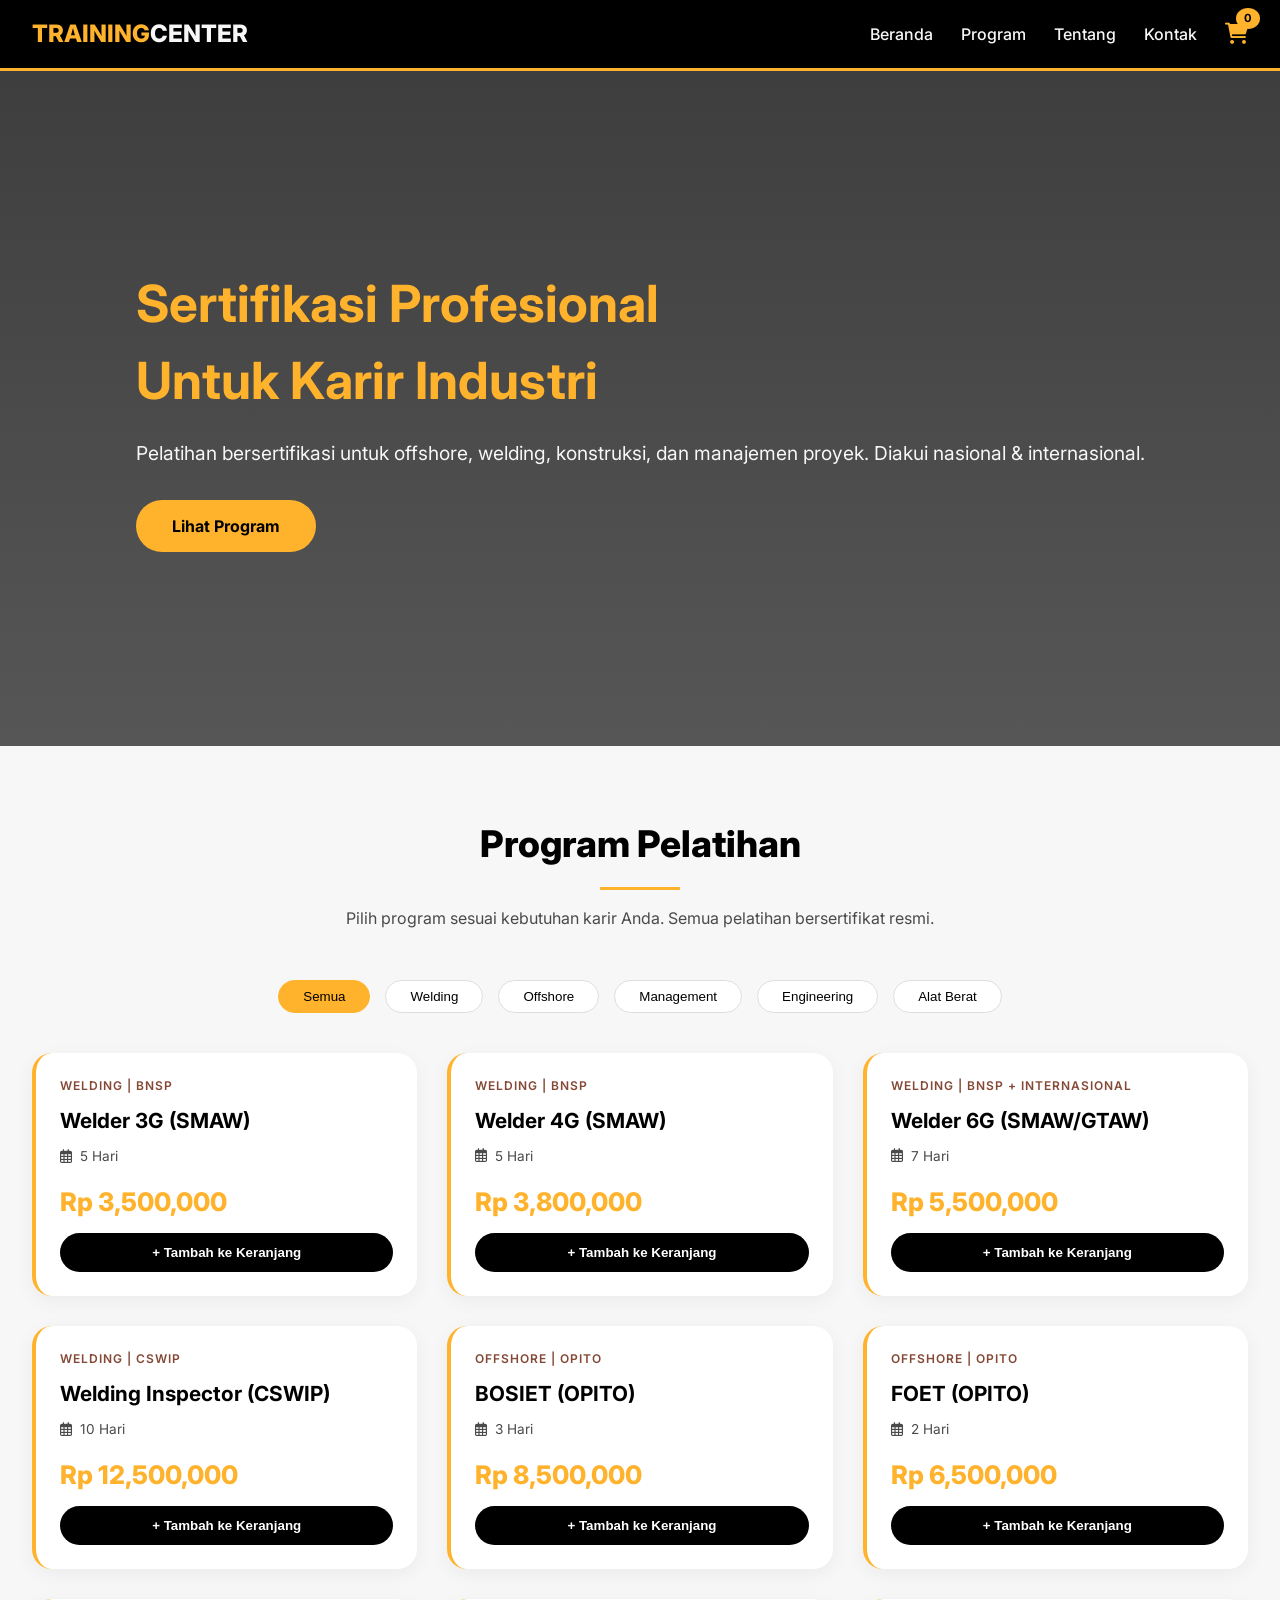
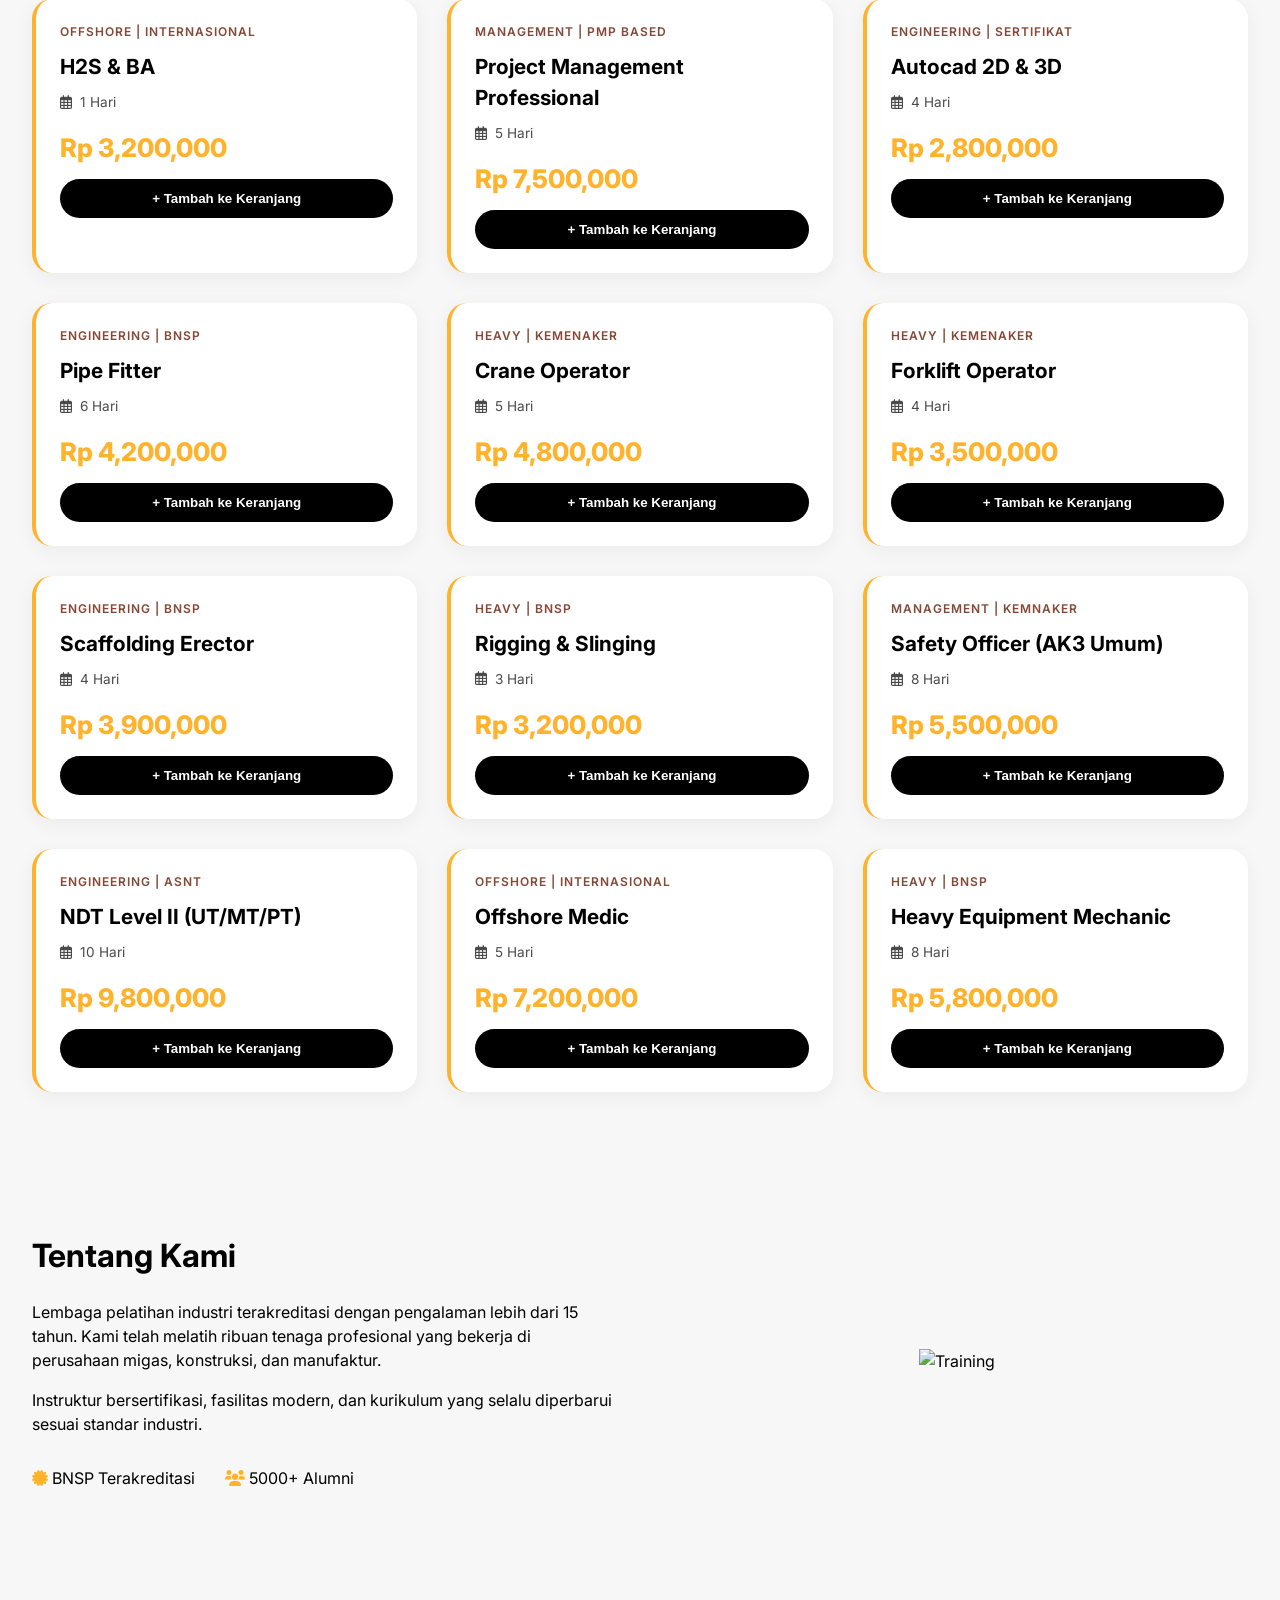
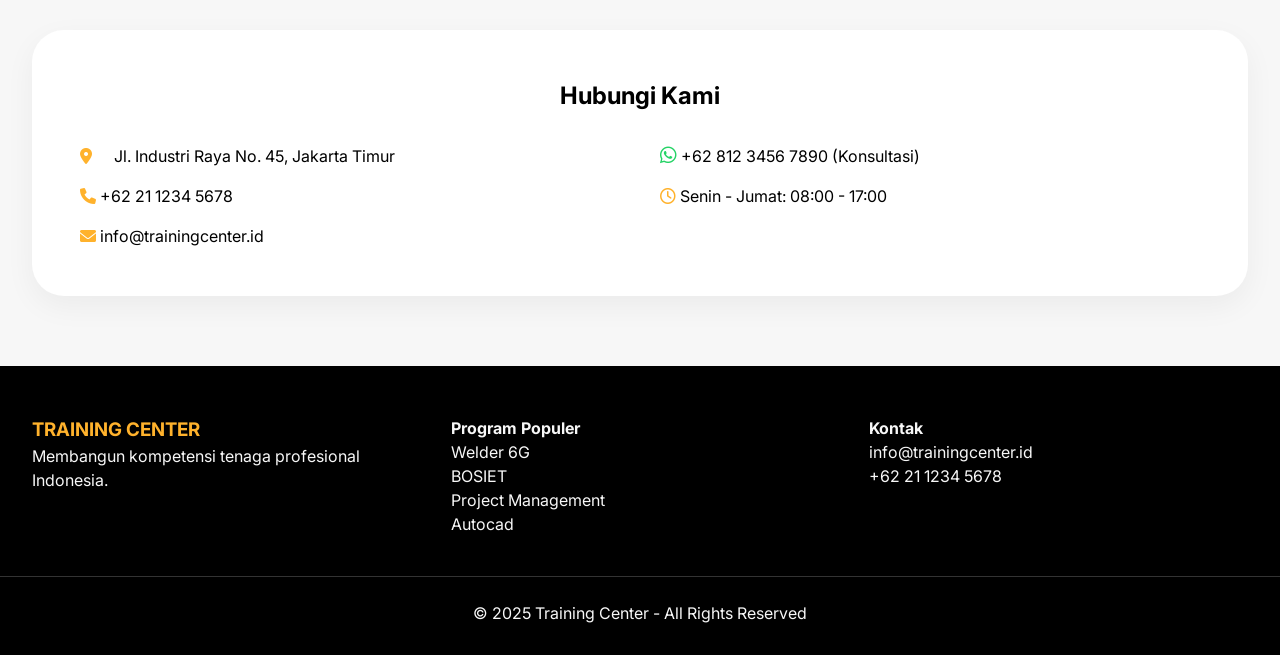
==== index.html @ 7721d64f "Rename deepseek_html_20260328_e31e59.html to index.html" ====
<!DOCTYPE html>
<html lang="id">
<head>
  <meta charset="UTF-8">
  <meta name="viewport" content="width=device-width, initial-scale=1.0, user-scalable=yes">
  <title>Offshore & Industrial Training Center | Sertifikasi Profesional</title>
  <!-- Google Fonts -->
  <link href="https://fonts.googleapis.com/css2?family=Inter:opsz,wght@14..32,300;14..32,400;14..32,500;14..32,600;14..32,700;14..32,800&family=Poppins:wght@400;500;600;700;800&display=swap" rel="stylesheet">
  <link rel="stylesheet" href="https://cdnjs.cloudflare.com/ajax/libs/font-awesome/6.0.0-beta3/css/all.min.css">
  <!-- AOS Animation -->
  <link href="https://unpkg.com/aos@2.3.1/dist/aos.css" rel="stylesheet">
  <style>
    * {
      margin: 0;
      padding: 0;
      box-sizing: border-box;
    }

    body {
      font-family: 'Inter', sans-serif;
      background: #F7F7F7;
      color: #000000;
      line-height: 1.5;
      scroll-behavior: smooth;
    }

    /* Color Palette */
    :root {
      --bg-light: #F7F7F7;
      --yellow: #FFB22C;
      --brown: #854836;
      --black: #000000;
      --gray: #4a4a4a;
      --white: #FFFFFF;
    }

    .container {
      max-width: 1280px;
      margin: 0 auto;
      padding: 0 32px;
    }

    /* Navbar */
    .navbar {
      background: var(--black);
      position: sticky;
      top: 0;
      z-index: 1000;
      padding: 16px 0;
      border-bottom: 3px solid var(--yellow);
    }
    .nav-container {
      display: flex;
      justify-content: space-between;
      align-items: center;
      flex-wrap: wrap;
      gap: 20px;
    }
    .logo {
      font-size: 1.5rem;
      font-weight: 800;
      color: var(--yellow);
    }
    .logo span {
      color: var(--bg-light);
    }
    .nav-links {
      display: flex;
      gap: 28px;
      align-items: center;
      flex-wrap: wrap;
    }
    .nav-links a {
      text-decoration: none;
      color: var(--bg-light);
      font-weight: 500;
      transition: 0.3s;
    }
    .nav-links a:hover {
      color: var(--yellow);
    }
    .cart-icon {
      position: relative;
      cursor: pointer;
      font-size: 1.3rem;
      color: var(--yellow);
    }
    .cart-count {
      position: absolute;
      top: -10px;
      right: -12px;
      background: var(--yellow);
      color: var(--black);
      border-radius: 50%;
      padding: 2px 8px;
      font-size: 0.7rem;
      font-weight: bold;
    }

    /* Hero */
    .hero {
      min-height: 75vh;
      background: linear-gradient(rgba(0,0,0,0.75), rgba(0,0,0,0.65)), url('https://images.unsplash.com/photo-1581091226033-d5c48150dbaa?ixlib=rb-4.0.3&auto=format&fit=crop&w=2070&q=80');
      background-size: cover;
      background-position: center;
      display: flex;
      align-items: center;
    }
    .hero-content h1 {
      font-size: 3.2rem;
      color: var(--yellow);
      margin-bottom: 20px;
    }
    .hero-content p {
      font-size: 1.2rem;
      color: var(--bg-light);
      margin-bottom: 32px;
    }
    .btn-primary {
      background: var(--yellow);
      color: var(--black);
      padding: 14px 36px;
      border-radius: 40px;
      text-decoration: none;
      font-weight: 700;
      display: inline-block;
      transition: 0.3s;
    }
    .btn-primary:hover {
      background: var(--brown);
      color: white;
      transform: translateY(-2px);
    }

    /* Section */
    .section {
      padding: 70px 0;
    }
    .section-title {
      text-align: center;
      font-size: 2.3rem;
      font-weight: 800;
      margin-bottom: 16px;
      color: var(--black);
    }
    .section-title::after {
      content: '';
      display: block;
      width: 80px;
      height: 3px;
      background: var(--yellow);
      margin: 16px auto 0;
    }
    .section-sub {
      text-align: center;
      color: var(--gray);
      max-width: 700px;
      margin: 0 auto 50px;
    }

    /* Filter & Search */
    .filter-bar {
      display: flex;
      flex-wrap: wrap;
      justify-content: center;
      gap: 15px;
      margin-bottom: 40px;
    }
    .filter-btn {
      background: var(--white);
      border: 1px solid #ddd;
      padding: 8px 24px;
      border-radius: 40px;
      cursor: pointer;
      font-weight: 500;
      transition: 0.3s;
    }
    .filter-btn.active, .filter-btn:hover {
      background: var(--yellow);
      border-color: var(--yellow);
      color: var(--black);
    }
    .search-box {
      padding: 10px 20px;
      border-radius: 40px;
      border: 1px solid #ddd;
      width: 250px;
      font-family: 'Inter', sans-serif;
    }

    /* Training Cards Grid */
    .training-grid {
      display: grid;
      grid-template-columns: repeat(auto-fill, minmax(320px, 1fr));
      gap: 30px;
    }
    .training-card {
      background: var(--white);
      border-radius: 20px;
      overflow: hidden;
      box-shadow: 0 5px 20px rgba(0,0,0,0.05);
      transition: 0.3s;
      border-left: 4px solid var(--yellow);
    }
    .training-card:hover {
      transform: translateY(-5px);
      box-shadow: 0 15px 35px rgba(0,0,0,0.1);
    }
    .card-body {
      padding: 24px;
    }
    .card-category {
      font-size: 0.75rem;
      color: var(--brown);
      font-weight: 600;
      text-transform: uppercase;
      letter-spacing: 1px;
    }
    .card-body h3 {
      font-size: 1.3rem;
      margin: 10px 0;
      color: var(--black);
    }
    .card-price {
      font-size: 1.6rem;
      font-weight: 800;
      color: var(--yellow);
      margin: 12px 0;
    }
    .card-duration {
      display: flex;
      align-items: center;
      gap: 8px;
      color: var(--gray);
      font-size: 0.85rem;
      margin-bottom: 16px;
    }
    .add-to-cart {
      background: var(--black);
      color: white;
      border: none;
      padding: 12px 20px;
      border-radius: 40px;
      font-weight: 600;
      cursor: pointer;
      width: 100%;
      transition: 0.3s;
    }
    .add-to-cart:hover {
      background: var(--yellow);
      color: var(--black);
    }

    /* Cart Modal */
    .cart-modal {
      display: none;
      position: fixed;
      top: 0;
      left: 0;
      width: 100%;
      height: 100%;
      background: rgba(0,0,0,0.7);
      z-index: 2000;
      justify-content: center;
      align-items: center;
    }
    .cart-content {
      background: var(--white);
      width: 90%;
      max-width: 550px;
      border-radius: 24px;
      padding: 30px;
      max-height: 80vh;
      overflow-y: auto;
    }
    .cart-item {
      display: flex;
      justify-content: space-between;
      align-items: center;
      padding: 12px 0;
      border-bottom: 1px solid #eee;
    }
    .cart-total {
      font-size: 1.3rem;
      font-weight: bold;
      margin: 20px 0;
      text-align: right;
    }
    .checkout-wa {
      background: #25D366;
      color: #075E54;
      width: 100%;
      padding: 14px;
      border: none;
      border-radius: 40px;
      font-weight: bold;
      font-size: 1rem;
      cursor: pointer;
    }

    /* Footer */
    footer {
      background: var(--black);
      color: var(--bg-light);
      padding: 50px 0 30px;
    }
    .footer-grid {
      display: grid;
      grid-template-columns: repeat(auto-fit, minmax(250px, 1fr));
      gap: 40px;
    }

    @media (max-width: 768px) {
      .hero-content h1 { font-size: 2rem; }
      .section-title { font-size: 1.8rem; }
      .container { padding: 0 20px; }
    }
  </style>
</head>
<body>

<nav class="navbar">
  <div class="container nav-container">
    <div class="logo">TRAINING<span>CENTER</span></div>
    <div class="nav-links">
      <a href="#home">Beranda</a>
      <a href="#training">Program</a>
      <a href="#about">Tentang</a>
      <a href="#contact">Kontak</a>
      <div class="cart-icon" id="cartIcon">
        <i class="fas fa-shopping-cart"></i>
        <span class="cart-count" id="cartCount">0</span>
      </div>
    </div>
  </div>
</nav>

<!-- Hero -->
<section class="hero" id="home">
  <div class="container hero-content">
    <h1 data-aos="fade-up">Sertifikasi Profesional<br>Untuk Karir Industri</h1>
    <p data-aos="fade-up" data-aos-delay="200">Pelatihan bersertifikasi untuk offshore, welding, konstruksi, dan manajemen proyek. Diakui nasional & internasional.</p>
    <a href="#training" class="btn-primary" data-aos="fade-up" data-aos-delay="400">Lihat Program</a>
  </div>
</section>

<!-- Training Section with Filter & Cart -->
<section class="section" id="training">
  <div class="container">
    <h2 class="section-title" data-aos="fade-up">Program Pelatihan</h2>
    <p class="section-sub" data-aos="fade-up">Pilih program sesuai kebutuhan karir Anda. Semua pelatihan bersertifikat resmi.</p>
    
    <div class="filter-bar" data-aos="fade-up">
      <button class="filter-btn active" data-filter="all">Semua</button>
      <button class="filter-btn" data-filter="welding">Welding</button>
      <button class="filter-btn" data-filter="offshore">Offshore</button>
      <button class="filter-btn" data-filter="management">Management</button>
      <button class="filter-btn" data-filter="engineering">Engineering</button>
      <button class="filter-btn" data-filter="heavy">Alat Berat</button>
    </div>
    
    <div class="training-grid" id="trainingGrid"></div>
  </div>
</section>

<!-- About -->
<section class="section" id="about">
  <div class="container">
    <div style="display: flex; flex-wrap: wrap; gap: 50px; align-items: center;">
      <div data-aos="fade-right" style="flex:1">
        <h2 style="font-size: 2rem; margin-bottom: 20px;">Tentang Kami</h2>
        <p>Lembaga pelatihan industri terakreditasi dengan pengalaman lebih dari 15 tahun. Kami telah melatih ribuan tenaga profesional yang bekerja di perusahaan migas, konstruksi, dan manufaktur.</p>
        <p style="margin-top: 16px;">Instruktur bersertifikasi, fasilitas modern, dan kurikulum yang selalu diperbarui sesuai standar industri.</p>
        <div style="margin-top: 30px; display: flex; gap: 30px;">
          <div><i class="fas fa-certificate" style="color: var(--yellow);"></i> BNSP Terakreditasi</div>
          <div><i class="fas fa-users" style="color: var(--yellow);"></i> 5000+ Alumni</div>
        </div>
      </div>
      <div data-aos="fade-left" style="flex:1; text-align:center;">
        <img src="https://cdn-icons-png.flaticon.com/512/4210/4210455.png" width="300" alt="Training">
      </div>
    </div>
  </div>
</section>

<!-- Contact -->
<section class="section" id="contact">
  <div class="container">
    <div style="background: var(--white); border-radius: 32px; padding: 48px; box-shadow: 0 10px 30px rgba(0,0,0,0.05);">
      <h2 style="text-align: center; margin-bottom: 30px;">Hubungi Kami</h2>
      <div style="display: flex; flex-wrap: wrap; gap: 40px;">
        <div style="flex:1">
          <p><i class="fas fa-map-marker-alt" style="color: var(--yellow); width: 30px;"></i> Jl. Industri Raya No. 45, Jakarta Timur</p>
          <p style="margin: 16px 0;"><i class="fas fa-phone" style="color: var(--yellow);"></i> +62 21 1234 5678</p>
          <p><i class="fas fa-envelope" style="color: var(--yellow);"></i> info@trainingcenter.id</p>
        </div>
        <div style="flex:1">
          <p><i class="fab fa-whatsapp" style="color: #25D366; font-size: 1.2rem;"></i> +62 812 3456 7890 (Konsultasi)</p>
          <p style="margin-top: 16px;"><i class="far fa-clock" style="color: var(--yellow);"></i> Senin - Jumat: 08:00 - 17:00</p>
        </div>
      </div>
    </div>
  </div>
</section>

<footer>
  <div class="container footer-grid">
    <div><h3 style="color: var(--yellow);">TRAINING CENTER</h3><p>Membangun kompetensi tenaga profesional Indonesia.</p></div>
    <div><h4>Program Populer</h4><p>Welder 6G</p><p>BOSIET</p><p>Project Management</p><p>Autocad</p></div>
    <div><h4>Kontak</h4><p>info@trainingcenter.id</p><p>+62 21 1234 5678</p></div>
  </div>
  <div class="container" style="text-align: center; border-top: 1px solid #333; margin-top: 40px; padding-top: 24px;">
    <p>&copy; 2025 Training Center - All Rights Reserved</p>
  </div>
</footer>

<!-- Cart Modal -->
<div id="cartModal" class="cart-modal">
  <div class="cart-content">
    <h3 style="margin-bottom: 20px;">Keranjang Belanja</h3>
    <div id="cartItems"></div>
    <div id="cartTotal" class="cart-total"></div>
    <button id="checkoutWA" class="checkout-wa"><i class="fab fa-whatsapp"></i> Checkout via WhatsApp</button>
    <button id="closeCart" style="margin-top: 12px; background: none; border: none; color: #888; cursor: pointer; width: 100%;">Tutup</button>
  </div>
</div>

<script src="https://unpkg.com/aos@2.3.1/dist/aos.js"></script>
<script>
  AOS.init({ once: true, duration: 800 });

  // Data Training Lengkap
  const trainings = [
    { id: 1, name: "Welder 3G (SMAW)", category: "welding", price: 3500000, duration: "5 Hari", cert: "BNSP" },
    { id: 2, name: "Welder 4G (SMAW)", category: "welding", price: 3800000, duration: "5 Hari", cert: "BNSP" },
    { id: 3, name: "Welder 6G (SMAW/GTAW)", category: "welding", price: 5500000, duration: "7 Hari", cert: "BNSP + Internasional" },
    { id: 4, name: "Welding Inspector (CSWIP)", category: "welding", price: 12500000, duration: "10 Hari", cert: "CSWIP" },
    { id: 5, name: "BOSIET (OPITO)", category: "offshore", price: 8500000, duration: "3 Hari", cert: "OPITO" },
    { id: 6, name: "FOET (OPITO)", category: "offshore", price: 6500000, duration: "2 Hari", cert: "OPITO" },
    { id: 7, name: "H2S & BA", category: "offshore", price: 3200000, duration: "1 Hari", cert: "Internasional" },
    { id: 8, name: "Project Management Professional", category: "management", price: 7500000, duration: "5 Hari", cert: "PMP Based" },
    { id: 9, name: "Autocad 2D & 3D", category: "engineering", price: 2800000, duration: "4 Hari", cert: "Sertifikat" },
    { id: 10, name: "Pipe Fitter", category: "engineering", price: 4200000, duration: "6 Hari", cert: "BNSP" },
    { id: 11, name: "Crane Operator", category: "heavy", price: 4800000, duration: "5 Hari", cert: "Kemenaker" },
    { id: 12, name: "Forklift Operator", category: "heavy", price: 3500000, duration: "4 Hari", cert: "Kemenaker" },
    { id: 13, name: "Scaffolding Erector", category: "engineering", price: 3900000, duration: "4 Hari", cert: "BNSP" },
    { id: 14, name: "Rigging & Slinging", category: "heavy", price: 3200000, duration: "3 Hari", cert: "BNSP" },
    { id: 15, name: "Safety Officer (AK3 Umum)", category: "management", price: 5500000, duration: "8 Hari", cert: "Kemnaker" },
    { id: 16, name: "NDT Level II (UT/MT/PT)", category: "engineering", price: 9800000, duration: "10 Hari", cert: "ASNT" },
    { id: 17, name: "Offshore Medic", category: "offshore", price: 7200000, duration: "5 Hari", cert: "Internasional" },
    { id: 18, name: "Heavy Equipment Mechanic", category: "heavy", price: 5800000, duration: "8 Hari", cert: "BNSP" }
  ];

  let cart = [];

  // Render Training dengan filter
  let currentFilter = "all";
  let searchTerm = "";

  function renderTrainings() {
    let filtered = trainings.filter(t => {
      if (currentFilter !== "all" && t.category !== currentFilter) return false;
      if (searchTerm && !t.name.toLowerCase().includes(searchTerm.toLowerCase())) return false;
      return true;
    });
    
    const grid = document.getElementById('trainingGrid');
    grid.innerHTML = filtered.map(t => `
      <div class="training-card" data-aos="fade-up">
        <div class="card-body">
          <div class="card-category">${t.category.toUpperCase()} | ${t.cert}</div>
          <h3>${t.name}</h3>
          <div class="card-duration"><i class="far fa-calendar-alt"></i> ${t.duration}</div>
          <div class="card-price">Rp ${t.price.toLocaleString()}</div>
          <button class="add-to-cart" data-id="${t.id}">+ Tambah ke Keranjang</button>
        </div>
      </div>
    `).join('');
    
    document.querySelectorAll('.add-to-cart').forEach(btn => {
      btn.addEventListener('click', (e) => {
        const id = parseInt(btn.dataset.id);
        addToCart(id);
      });
    });
  }

  function addToCart(id) {
    const training = trainings.find(t => t.id === id);
    const existing = cart.find(item => item.id === id);
    if (existing) {
      existing.quantity++;
    } else {
      cart.push({ ...training, quantity: 1 });
    }
    updateCartUI();
    showToast(`${training.name} ditambahkan ke keranjang`);
  }

  function updateCartUI() {
    const count = cart.reduce((sum, item) => sum + item.quantity, 0);
    document.getElementById('cartCount').innerText = count;
    renderCartModal();
  }

  function renderCartModal() {
    const cartDiv = document.getElementById('cartItems');
    if (cart.length === 0) {
      cartDiv.innerHTML = '<p style="text-align:center;">Keranjang kosong</p>';
      document.getElementById('cartTotal').innerHTML = '';
      return;
    }
    cartDiv.innerHTML = cart.map(item => `
      <div class="cart-item">
        <div><strong>${item.name}</strong><br>Rp ${item.price.toLocaleString()} x ${item.quantity}</div>
        <div>
          <button class="qty-btn" data-id="${item.id}" data-change="-1" style="background:#ddd; border:none; width:28px; border-radius:8px;">-</button>
          <span style="margin:0 12px;">${item.quantity}</span>
          <button class="qty-btn" data-id="${item.id}" data-change="1" style="background:#ddd; border:none; width:28px; border-radius:8px;">+</button>
        </div>
      </div>
    `).join('');
    const total = cart.reduce((sum, item) => sum + (item.price * item.quantity), 0);
    document.getElementById('cartTotal').innerHTML = `Total: Rp ${total.toLocaleString()}`;
    
    document.querySelectorAll('.qty-btn').forEach(btn => {
      btn.addEventListener('click', (e) => {
        const id = parseInt(btn.dataset.id);
        const change = parseInt(btn.dataset.change);
        const item = cart.find(i => i.id === id);
        if (item) {
          item.quantity += change;
          if (item.quantity <= 0) {
            cart = cart.filter(i => i.id !== id);
          }
          updateCartUI();
        }
      });
    });
  }

  function showToast(msg) {
    let toast = document.createElement('div');
    toast.innerText = msg;
    toast.style.position = 'fixed';
    toast.style.bottom = '20px';
    toast.style.left = '50%';
    toast.style.transform = 'translateX(-50%)';
    toast.style.background = '#854836';
    toast.style.color = 'white';
    toast.style.padding = '12px 24px';
    toast.style.borderRadius = '40px';
    toast.style.zIndex = '3000';
    document.body.appendChild(toast);
    setTimeout(() => toast.remove(), 2500);
  }

  // Filter Event
  document.querySelectorAll('.filter-btn').forEach(btn => {
    btn.addEventListener('click', () => {
      document.querySelectorAll('.filter-btn').forEach(b => b.classList.remove('active'));
      btn.classList.add('active');
      currentFilter = btn.dataset.filter;
      renderTrainings();
    });
  });

  // Cart Modal
  const cartModal = document.getElementById('cartModal');
  const cartIcon = document.getElementById('cartIcon');
  const closeCart = document.getElementById('closeCart');
  cartIcon.addEventListener('click', () => {
    renderCartModal();
    cartModal.style.display = 'flex';
  });
  closeCart.addEventListener('click', () => cartModal.style.display = 'none');
  window.addEventListener('click', (e) => {
    if (e.target === cartModal) cartModal.style.display = 'none';
  });

  // Checkout WhatsApp
  document.getElementById('checkoutWA').addEventListener('click', () => {
    if (cart.length === 0) {
      alert('Keranjang masih kosong. Silakan pilih training terlebih dahulu.');
      return;
    }
    let msg = "Halo Training Center,%0A%0ASaya ingin mendaftar program berikut:%0A%0A";
    cart.forEach(item => {
      msg += `📌 ${item.name} - ${item.quantity} x Rp ${item.price.toLocaleString()}%0A`;
    });
    const total = cart.reduce((sum, i) => sum + (i.price * i.quantity), 0);
    msg += `%0A*Total: Rp ${total.toLocaleString()}*%0A%0ATolong informasikan jadwal dan prosedur pembayaran. Terima kasih.`;
    window.open(`https://wa.me/6281234567890?text=${msg}`, '_blank');
    cartModal.style.display = 'none';
  });

  renderTrainings();
</script>
</body>
</html>
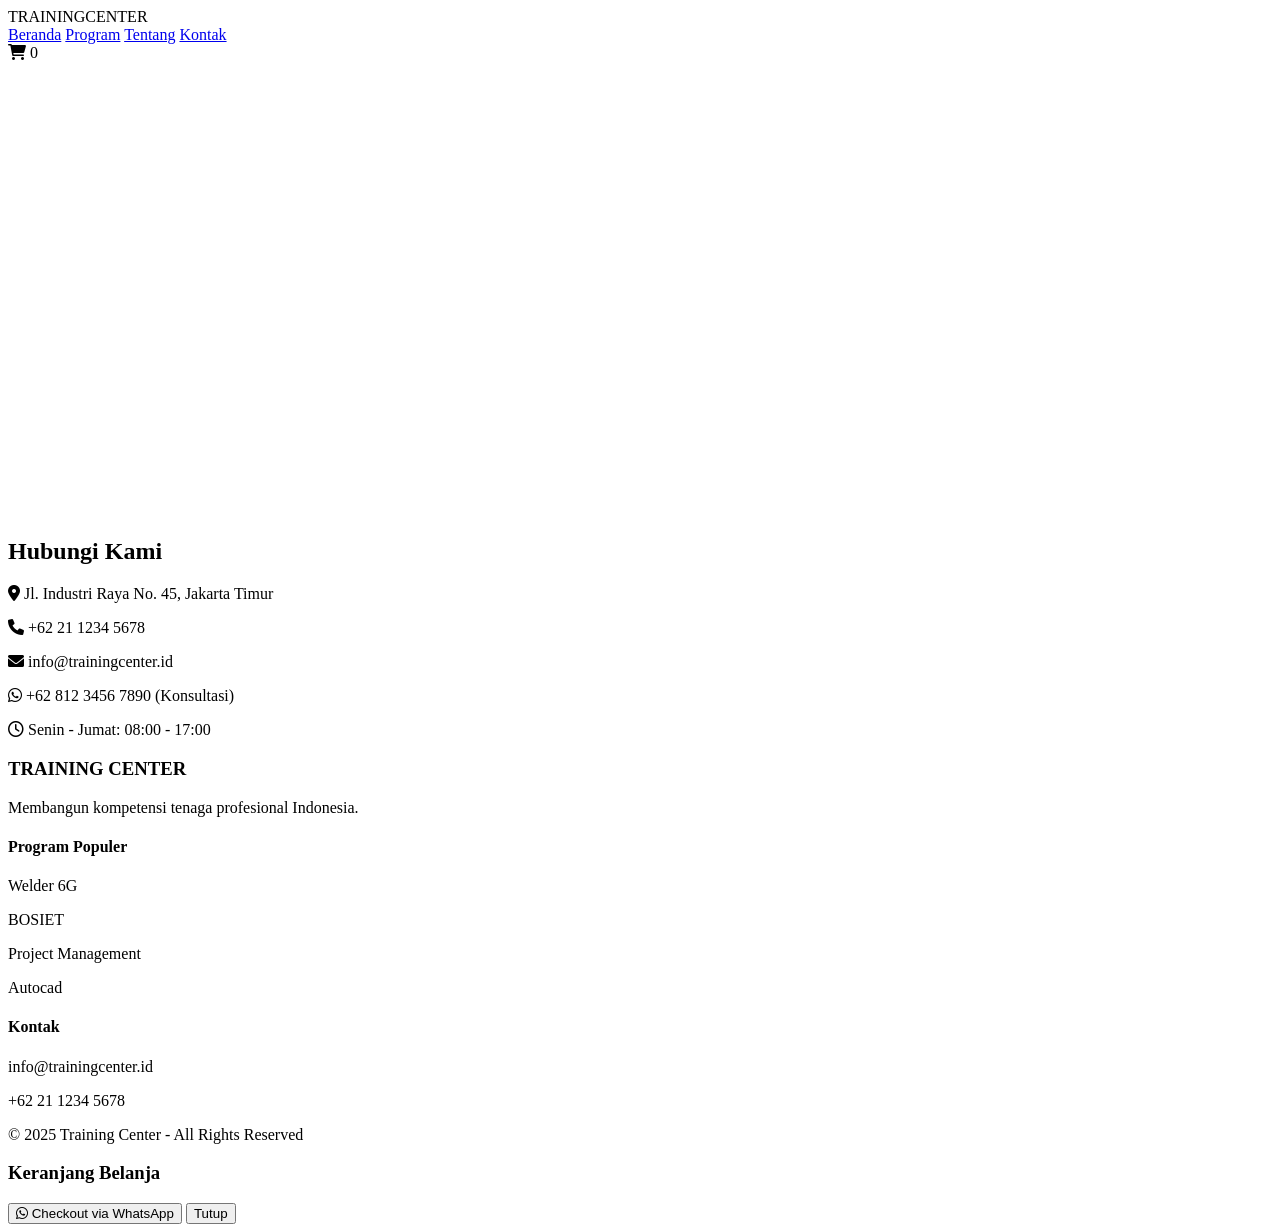
==== commit 2f49d1aa: "Update index.html" ====
--- a/index.html
+++ b/index.html
@@ -2,331 +2,23 @@
 <html lang="id">
 <head>
   <meta charset="UTF-8">
-  <meta name="viewport" content="width=device-width, initial-scale=1.0, user-scalable=yes">
-  <title>Offshore & Industrial Training Center | Sertifikasi Profesional</title>
-  <!-- Google Fonts -->
-  <link href="https://fonts.googleapis.com/css2?family=Inter:opsz,wght@14..32,300;14..32,400;14..32,500;14..32,600;14..32,700;14..32,800&family=Poppins:wght@400;500;600;700;800&display=swap" rel="stylesheet">
+  <meta name="viewport" content="width=device-width, initial-scale=1.0">
+  <title>Training Center | Sertifikasi Industri & Offshore</title>
+  <link rel="stylesheet" href="css/style.css">
+  <link href="https://fonts.googleapis.com/css2?family=Inter:wght@300;400;500;600;700;800&display=swap" rel="stylesheet">
   <link rel="stylesheet" href="https://cdnjs.cloudflare.com/ajax/libs/font-awesome/6.0.0-beta3/css/all.min.css">
-  <!-- AOS Animation -->
   <link href="https://unpkg.com/aos@2.3.1/dist/aos.css" rel="stylesheet">
-  <style>
-    * {
-      margin: 0;
-      padding: 0;
-      box-sizing: border-box;
-    }
-
-    body {
-      font-family: 'Inter', sans-serif;
-      background: #F7F7F7;
-      color: #000000;
-      line-height: 1.5;
-      scroll-behavior: smooth;
-    }
-
-    /* Color Palette */
-    :root {
-      --bg-light: #F7F7F7;
-      --yellow: #FFB22C;
-      --brown: #854836;
-      --black: #000000;
-      --gray: #4a4a4a;
-      --white: #FFFFFF;
-    }
-
-    .container {
-      max-width: 1280px;
-      margin: 0 auto;
-      padding: 0 32px;
-    }
-
-    /* Navbar */
-    .navbar {
-      background: var(--black);
-      position: sticky;
-      top: 0;
-      z-index: 1000;
-      padding: 16px 0;
-      border-bottom: 3px solid var(--yellow);
-    }
-    .nav-container {
-      display: flex;
-      justify-content: space-between;
-      align-items: center;
-      flex-wrap: wrap;
-      gap: 20px;
-    }
-    .logo {
-      font-size: 1.5rem;
-      font-weight: 800;
-      color: var(--yellow);
-    }
-    .logo span {
-      color: var(--bg-light);
-    }
-    .nav-links {
-      display: flex;
-      gap: 28px;
-      align-items: center;
-      flex-wrap: wrap;
-    }
-    .nav-links a {
-      text-decoration: none;
-      color: var(--bg-light);
-      font-weight: 500;
-      transition: 0.3s;
-    }
-    .nav-links a:hover {
-      color: var(--yellow);
-    }
-    .cart-icon {
-      position: relative;
-      cursor: pointer;
-      font-size: 1.3rem;
-      color: var(--yellow);
-    }
-    .cart-count {
-      position: absolute;
-      top: -10px;
-      right: -12px;
-      background: var(--yellow);
-      color: var(--black);
-      border-radius: 50%;
-      padding: 2px 8px;
-      font-size: 0.7rem;
-      font-weight: bold;
-    }
-
-    /* Hero */
-    .hero {
-      min-height: 75vh;
-      background: linear-gradient(rgba(0,0,0,0.75), rgba(0,0,0,0.65)), url('https://images.unsplash.com/photo-1581091226033-d5c48150dbaa?ixlib=rb-4.0.3&auto=format&fit=crop&w=2070&q=80');
-      background-size: cover;
-      background-position: center;
-      display: flex;
-      align-items: center;
-    }
-    .hero-content h1 {
-      font-size: 3.2rem;
-      color: var(--yellow);
-      margin-bottom: 20px;
-    }
-    .hero-content p {
-      font-size: 1.2rem;
-      color: var(--bg-light);
-      margin-bottom: 32px;
-    }
-    .btn-primary {
-      background: var(--yellow);
-      color: var(--black);
-      padding: 14px 36px;
-      border-radius: 40px;
-      text-decoration: none;
-      font-weight: 700;
-      display: inline-block;
-      transition: 0.3s;
-    }
-    .btn-primary:hover {
-      background: var(--brown);
-      color: white;
-      transform: translateY(-2px);
-    }
-
-    /* Section */
-    .section {
-      padding: 70px 0;
-    }
-    .section-title {
-      text-align: center;
-      font-size: 2.3rem;
-      font-weight: 800;
-      margin-bottom: 16px;
-      color: var(--black);
-    }
-    .section-title::after {
-      content: '';
-      display: block;
-      width: 80px;
-      height: 3px;
-      background: var(--yellow);
-      margin: 16px auto 0;
-    }
-    .section-sub {
-      text-align: center;
-      color: var(--gray);
-      max-width: 700px;
-      margin: 0 auto 50px;
-    }
-
-    /* Filter & Search */
-    .filter-bar {
-      display: flex;
-      flex-wrap: wrap;
-      justify-content: center;
-      gap: 15px;
-      margin-bottom: 40px;
-    }
-    .filter-btn {
-      background: var(--white);
-      border: 1px solid #ddd;
-      padding: 8px 24px;
-      border-radius: 40px;
-      cursor: pointer;
-      font-weight: 500;
-      transition: 0.3s;
-    }
-    .filter-btn.active, .filter-btn:hover {
-      background: var(--yellow);
-      border-color: var(--yellow);
-      color: var(--black);
-    }
-    .search-box {
-      padding: 10px 20px;
-      border-radius: 40px;
-      border: 1px solid #ddd;
-      width: 250px;
-      font-family: 'Inter', sans-serif;
-    }
-
-    /* Training Cards Grid */
-    .training-grid {
-      display: grid;
-      grid-template-columns: repeat(auto-fill, minmax(320px, 1fr));
-      gap: 30px;
-    }
-    .training-card {
-      background: var(--white);
-      border-radius: 20px;
-      overflow: hidden;
-      box-shadow: 0 5px 20px rgba(0,0,0,0.05);
-      transition: 0.3s;
-      border-left: 4px solid var(--yellow);
-    }
-    .training-card:hover {
-      transform: translateY(-5px);
-      box-shadow: 0 15px 35px rgba(0,0,0,0.1);
-    }
-    .card-body {
-      padding: 24px;
-    }
-    .card-category {
-      font-size: 0.75rem;
-      color: var(--brown);
-      font-weight: 600;
-      text-transform: uppercase;
-      letter-spacing: 1px;
-    }
-    .card-body h3 {
-      font-size: 1.3rem;
-      margin: 10px 0;
-      color: var(--black);
-    }
-    .card-price {
-      font-size: 1.6rem;
-      font-weight: 800;
-      color: var(--yellow);
-      margin: 12px 0;
-    }
-    .card-duration {
-      display: flex;
-      align-items: center;
-      gap: 8px;
-      color: var(--gray);
-      font-size: 0.85rem;
-      margin-bottom: 16px;
-    }
-    .add-to-cart {
-      background: var(--black);
-      color: white;
-      border: none;
-      padding: 12px 20px;
-      border-radius: 40px;
-      font-weight: 600;
-      cursor: pointer;
-      width: 100%;
-      transition: 0.3s;
-    }
-    .add-to-cart:hover {
-      background: var(--yellow);
-      color: var(--black);
-    }
-
-    /* Cart Modal */
-    .cart-modal {
-      display: none;
-      position: fixed;
-      top: 0;
-      left: 0;
-      width: 100%;
-      height: 100%;
-      background: rgba(0,0,0,0.7);
-      z-index: 2000;
-      justify-content: center;
-      align-items: center;
-    }
-    .cart-content {
-      background: var(--white);
-      width: 90%;
-      max-width: 550px;
-      border-radius: 24px;
-      padding: 30px;
-      max-height: 80vh;
-      overflow-y: auto;
-    }
-    .cart-item {
-      display: flex;
-      justify-content: space-between;
-      align-items: center;
-      padding: 12px 0;
-      border-bottom: 1px solid #eee;
-    }
-    .cart-total {
-      font-size: 1.3rem;
-      font-weight: bold;
-      margin: 20px 0;
-      text-align: right;
-    }
-    .checkout-wa {
-      background: #25D366;
-      color: #075E54;
-      width: 100%;
-      padding: 14px;
-      border: none;
-      border-radius: 40px;
-      font-weight: bold;
-      font-size: 1rem;
-      cursor: pointer;
-    }
-
-    /* Footer */
-    footer {
-      background: var(--black);
-      color: var(--bg-light);
-      padding: 50px 0 30px;
-    }
-    .footer-grid {
-      display: grid;
-      grid-template-columns: repeat(auto-fit, minmax(250px, 1fr));
-      gap: 40px;
-    }
-
-    @media (max-width: 768px) {
-      .hero-content h1 { font-size: 2rem; }
-      .section-title { font-size: 1.8rem; }
-      .container { padding: 0 20px; }
-    }
-  </style>
 </head>
 <body>
 
 <nav class="navbar">
   <div class="container nav-container">
-    <div class="logo">TRAINING<span>CENTER</span></div>
+    <div class="logo" onclick="location.href='index.html'">TRAINING<span>CENTER</span></div>
     <div class="nav-links">
-      <a href="#home">Beranda</a>
-      <a href="#training">Program</a>
-      <a href="#about">Tentang</a>
-      <a href="#contact">Kontak</a>
+      <a href="index.html">Beranda</a>
+      <a href="index.html#training">Program</a>
+      <a href="index.html#about">Tentang</a>
+      <a href="index.html#contact">Kontak</a>
       <div class="cart-icon" id="cartIcon">
         <i class="fas fa-shopping-cart"></i>
         <span class="cart-count" id="cartCount">0</span>
@@ -335,81 +27,84 @@
   </div>
 </nav>
 
-<!-- Hero -->
-<section class="hero" id="home">
-  <div class="container hero-content">
-    <h1 data-aos="fade-up">Sertifikasi Profesional<br>Untuk Karir Industri</h1>
-    <p data-aos="fade-up" data-aos-delay="200">Pelatihan bersertifikasi untuk offshore, welding, konstruksi, dan manajemen proyek. Diakui nasional & internasional.</p>
-    <a href="#training" class="btn-primary" data-aos="fade-up" data-aos-delay="400">Lihat Program</a>
-  </div>
-</section>
+<main>
+  <!-- Hero Section -->
+  <section class="hero" id="home">
+    <div class="container hero-content">
+      <h1 data-aos="fade-up">Sertifikasi Profesional<br>Untuk Karir Industri</h1>
+      <p data-aos="fade-up" data-aos-delay="200">Pelatihan bersertifikasi untuk offshore, welding, konstruksi, dan manajemen proyek. Diakui nasional & internasional.</p>
+      <a href="#training" class="btn-primary" data-aos="fade-up" data-aos-delay="400">Lihat Program</a>
+    </div>
+  </section>
 
-<!-- Training Section with Filter & Cart -->
-<section class="section" id="training">
-  <div class="container">
-    <h2 class="section-title" data-aos="fade-up">Program Pelatihan</h2>
-    <p class="section-sub" data-aos="fade-up">Pilih program sesuai kebutuhan karir Anda. Semua pelatihan bersertifikat resmi.</p>
-    
-    <div class="filter-bar" data-aos="fade-up">
-      <button class="filter-btn active" data-filter="all">Semua</button>
-      <button class="filter-btn" data-filter="welding">Welding</button>
-      <button class="filter-btn" data-filter="offshore">Offshore</button>
-      <button class="filter-btn" data-filter="management">Management</button>
-      <button class="filter-btn" data-filter="engineering">Engineering</button>
-      <button class="filter-btn" data-filter="heavy">Alat Berat</button>
+  <!-- Filter & Training Section -->
+  <section class="section" id="training">
+    <div class="container">
+      <h2 class="section-title" data-aos="fade-up">Program Pelatihan</h2>
+      <p class="section-sub" data-aos="fade-up">Pilih program sesuai kebutuhan karir Anda. Semua pelatihan bersertifikat resmi.</p>
+      
+      <div class="filter-bar" data-aos="fade-up">
+        <button class="filter-btn active" data-filter="all">Semua</button>
+        <button class="filter-btn" data-filter="welding">Welding</button>
+        <button class="filter-btn" data-filter="offshore">Offshore</button>
+        <button class="filter-btn" data-filter="management">Management</button>
+        <button class="filter-btn" data-filter="engineering">Engineering</button>
+        <button class="filter-btn" data-filter="heavy">Alat Berat</button>
+        <input type="text" class="search-box" id="searchInput" placeholder="Cari training...">
+      </div>
+      
+      <div class="training-grid" id="trainingGrid"></div>
     </div>
-    
-    <div class="training-grid" id="trainingGrid"></div>
-  </div>
-</section>
+  </section>
 
-<!-- About -->
-<section class="section" id="about">
-  <div class="container">
-    <div style="display: flex; flex-wrap: wrap; gap: 50px; align-items: center;">
-      <div data-aos="fade-right" style="flex:1">
-        <h2 style="font-size: 2rem; margin-bottom: 20px;">Tentang Kami</h2>
-        <p>Lembaga pelatihan industri terakreditasi dengan pengalaman lebih dari 15 tahun. Kami telah melatih ribuan tenaga profesional yang bekerja di perusahaan migas, konstruksi, dan manufaktur.</p>
-        <p style="margin-top: 16px;">Instruktur bersertifikasi, fasilitas modern, dan kurikulum yang selalu diperbarui sesuai standar industri.</p>
-        <div style="margin-top: 30px; display: flex; gap: 30px;">
-          <div><i class="fas fa-certificate" style="color: var(--yellow);"></i> BNSP Terakreditasi</div>
-          <div><i class="fas fa-users" style="color: var(--yellow);"></i> 5000+ Alumni</div>
+  <!-- About Section -->
+  <section class="section" id="about">
+    <div class="container">
+      <div class="about-wrapper">
+        <div class="about-text" data-aos="fade-right">
+          <h2>Tentang Kami</h2>
+          <p>Lembaga pelatihan industri terakreditasi dengan pengalaman lebih dari 15 tahun. Kami telah melatih ribuan tenaga profesional yang bekerja di perusahaan migas, konstruksi, dan manufaktur.</p>
+          <p>Instruktur bersertifikasi, fasilitas modern, dan kurikulum yang selalu diperbarui sesuai standar industri.</p>
+          <div class="about-stats">
+            <div><i class="fas fa-certificate"></i> BNSP Terakreditasi</div>
+            <div><i class="fas fa-users"></i> 5000+ Alumni</div>
+          </div>
         </div>
-      </div>
-      <div data-aos="fade-left" style="flex:1; text-align:center;">
-        <img src="https://cdn-icons-png.flaticon.com/512/4210/4210455.png" width="300" alt="Training">
-      </div>
-    </div>
-  </div>
-</section>
-
-<!-- Contact -->
-<section class="section" id="contact">
-  <div class="container">
-    <div style="background: var(--white); border-radius: 32px; padding: 48px; box-shadow: 0 10px 30px rgba(0,0,0,0.05);">
-      <h2 style="text-align: center; margin-bottom: 30px;">Hubungi Kami</h2>
-      <div style="display: flex; flex-wrap: wrap; gap: 40px;">
-        <div style="flex:1">
-          <p><i class="fas fa-map-marker-alt" style="color: var(--yellow); width: 30px;"></i> Jl. Industri Raya No. 45, Jakarta Timur</p>
-          <p style="margin: 16px 0;"><i class="fas fa-phone" style="color: var(--yellow);"></i> +62 21 1234 5678</p>
-          <p><i class="fas fa-envelope" style="color: var(--yellow);"></i> info@trainingcenter.id</p>
-        </div>
-        <div style="flex:1">
-          <p><i class="fab fa-whatsapp" style="color: #25D366; font-size: 1.2rem;"></i> +62 812 3456 7890 (Konsultasi)</p>
-          <p style="margin-top: 16px;"><i class="far fa-clock" style="color: var(--yellow);"></i> Senin - Jumat: 08:00 - 17:00</p>
+        <div class="about-image" data-aos="fade-left">
+          <img src="https://cdn-icons-png.flaticon.com/512/4210/4210455.png" alt="Training">
         </div>
       </div>
     </div>
-  </div>
-</section>
+  </section>
+
+  <!-- Contact Section -->
+  <section class="section" id="contact">
+    <div class="container">
+      <div class="contact-card">
+        <h2>Hubungi Kami</h2>
+        <div class="contact-wrapper">
+          <div class="contact-info">
+            <p><i class="fas fa-map-marker-alt"></i> Jl. Industri Raya No. 45, Jakarta Timur</p>
+            <p><i class="fas fa-phone"></i> +62 21 1234 5678</p>
+            <p><i class="fas fa-envelope"></i> info@trainingcenter.id</p>
+          </div>
+          <div class="contact-info">
+            <p><i class="fab fa-whatsapp"></i> +62 812 3456 7890 (Konsultasi)</p>
+            <p><i class="far fa-clock"></i> Senin - Jumat: 08:00 - 17:00</p>
+          </div>
+        </div>
+      </div>
+    </div>
+  </section>
+</main>
 
 <footer>
   <div class="container footer-grid">
-    <div><h3 style="color: var(--yellow);">TRAINING CENTER</h3><p>Membangun kompetensi tenaga profesional Indonesia.</p></div>
+    <div><h3>TRAINING CENTER</h3><p>Membangun kompetensi tenaga profesional Indonesia.</p></div>
     <div><h4>Program Populer</h4><p>Welder 6G</p><p>BOSIET</p><p>Project Management</p><p>Autocad</p></div>
     <div><h4>Kontak</h4><p>info@trainingcenter.id</p><p>+62 21 1234 5678</p></div>
   </div>
-  <div class="container" style="text-align: center; border-top: 1px solid #333; margin-top: 40px; padding-top: 24px;">
+  <div class="footer-bottom">
     <p>&copy; 2025 Training Center - All Rights Reserved</p>
   </div>
 </footer>
@@ -417,184 +112,15 @@
 <!-- Cart Modal -->
 <div id="cartModal" class="cart-modal">
   <div class="cart-content">
-    <h3 style="margin-bottom: 20px;">Keranjang Belanja</h3>
+    <h3>Keranjang Belanja</h3>
     <div id="cartItems"></div>
     <div id="cartTotal" class="cart-total"></div>
     <button id="checkoutWA" class="checkout-wa"><i class="fab fa-whatsapp"></i> Checkout via WhatsApp</button>
-    <button id="closeCart" style="margin-top: 12px; background: none; border: none; color: #888; cursor: pointer; width: 100%;">Tutup</button>
+    <button id="closeCart" class="close-cart">Tutup</button>
   </div>
 </div>
 
 <script src="https://unpkg.com/aos@2.3.1/dist/aos.js"></script>
-<script>
-  AOS.init({ once: true, duration: 800 });
-
-  // Data Training Lengkap
-  const trainings = [
-    { id: 1, name: "Welder 3G (SMAW)", category: "welding", price: 3500000, duration: "5 Hari", cert: "BNSP" },
-    { id: 2, name: "Welder 4G (SMAW)", category: "welding", price: 3800000, duration: "5 Hari", cert: "BNSP" },
-    { id: 3, name: "Welder 6G (SMAW/GTAW)", category: "welding", price: 5500000, duration: "7 Hari", cert: "BNSP + Internasional" },
-    { id: 4, name: "Welding Inspector (CSWIP)", category: "welding", price: 12500000, duration: "10 Hari", cert: "CSWIP" },
-    { id: 5, name: "BOSIET (OPITO)", category: "offshore", price: 8500000, duration: "3 Hari", cert: "OPITO" },
-    { id: 6, name: "FOET (OPITO)", category: "offshore", price: 6500000, duration: "2 Hari", cert: "OPITO" },
-    { id: 7, name: "H2S & BA", category: "offshore", price: 3200000, duration: "1 Hari", cert: "Internasional" },
-    { id: 8, name: "Project Management Professional", category: "management", price: 7500000, duration: "5 Hari", cert: "PMP Based" },
-    { id: 9, name: "Autocad 2D & 3D", category: "engineering", price: 2800000, duration: "4 Hari", cert: "Sertifikat" },
-    { id: 10, name: "Pipe Fitter", category: "engineering", price: 4200000, duration: "6 Hari", cert: "BNSP" },
-    { id: 11, name: "Crane Operator", category: "heavy", price: 4800000, duration: "5 Hari", cert: "Kemenaker" },
-    { id: 12, name: "Forklift Operator", category: "heavy", price: 3500000, duration: "4 Hari", cert: "Kemenaker" },
-    { id: 13, name: "Scaffolding Erector", category: "engineering", price: 3900000, duration: "4 Hari", cert: "BNSP" },
-    { id: 14, name: "Rigging & Slinging", category: "heavy", price: 3200000, duration: "3 Hari", cert: "BNSP" },
-    { id: 15, name: "Safety Officer (AK3 Umum)", category: "management", price: 5500000, duration: "8 Hari", cert: "Kemnaker" },
-    { id: 16, name: "NDT Level II (UT/MT/PT)", category: "engineering", price: 9800000, duration: "10 Hari", cert: "ASNT" },
-    { id: 17, name: "Offshore Medic", category: "offshore", price: 7200000, duration: "5 Hari", cert: "Internasional" },
-    { id: 18, name: "Heavy Equipment Mechanic", category: "heavy", price: 5800000, duration: "8 Hari", cert: "BNSP" }
-  ];
-
-  let cart = [];
-
-  // Render Training dengan filter
-  let currentFilter = "all";
-  let searchTerm = "";
-
-  function renderTrainings() {
-    let filtered = trainings.filter(t => {
-      if (currentFilter !== "all" && t.category !== currentFilter) return false;
-      if (searchTerm && !t.name.toLowerCase().includes(searchTerm.toLowerCase())) return false;
-      return true;
-    });
-    
-    const grid = document.getElementById('trainingGrid');
-    grid.innerHTML = filtered.map(t => `
-      <div class="training-card" data-aos="fade-up">
-        <div class="card-body">
-          <div class="card-category">${t.category.toUpperCase()} | ${t.cert}</div>
-          <h3>${t.name}</h3>
-          <div class="card-duration"><i class="far fa-calendar-alt"></i> ${t.duration}</div>
-          <div class="card-price">Rp ${t.price.toLocaleString()}</div>
-          <button class="add-to-cart" data-id="${t.id}">+ Tambah ke Keranjang</button>
-        </div>
-      </div>
-    `).join('');
-    
-    document.querySelectorAll('.add-to-cart').forEach(btn => {
-      btn.addEventListener('click', (e) => {
-        const id = parseInt(btn.dataset.id);
-        addToCart(id);
-      });
-    });
-  }
-
-  function addToCart(id) {
-    const training = trainings.find(t => t.id === id);
-    const existing = cart.find(item => item.id === id);
-    if (existing) {
-      existing.quantity++;
-    } else {
-      cart.push({ ...training, quantity: 1 });
-    }
-    updateCartUI();
-    showToast(`${training.name} ditambahkan ke keranjang`);
-  }
-
-  function updateCartUI() {
-    const count = cart.reduce((sum, item) => sum + item.quantity, 0);
-    document.getElementById('cartCount').innerText = count;
-    renderCartModal();
-  }
-
-  function renderCartModal() {
-    const cartDiv = document.getElementById('cartItems');
-    if (cart.length === 0) {
-      cartDiv.innerHTML = '<p style="text-align:center;">Keranjang kosong</p>';
-      document.getElementById('cartTotal').innerHTML = '';
-      return;
-    }
-    cartDiv.innerHTML = cart.map(item => `
-      <div class="cart-item">
-        <div><strong>${item.name}</strong><br>Rp ${item.price.toLocaleString()} x ${item.quantity}</div>
-        <div>
-          <button class="qty-btn" data-id="${item.id}" data-change="-1" style="background:#ddd; border:none; width:28px; border-radius:8px;">-</button>
-          <span style="margin:0 12px;">${item.quantity}</span>
-          <button class="qty-btn" data-id="${item.id}" data-change="1" style="background:#ddd; border:none; width:28px; border-radius:8px;">+</button>
-        </div>
-      </div>
-    `).join('');
-    const total = cart.reduce((sum, item) => sum + (item.price * item.quantity), 0);
-    document.getElementById('cartTotal').innerHTML = `Total: Rp ${total.toLocaleString()}`;
-    
-    document.querySelectorAll('.qty-btn').forEach(btn => {
-      btn.addEventListener('click', (e) => {
-        const id = parseInt(btn.dataset.id);
-        const change = parseInt(btn.dataset.change);
-        const item = cart.find(i => i.id === id);
-        if (item) {
-          item.quantity += change;
-          if (item.quantity <= 0) {
-            cart = cart.filter(i => i.id !== id);
-          }
-          updateCartUI();
-        }
-      });
-    });
-  }
-
-  function showToast(msg) {
-    let toast = document.createElement('div');
-    toast.innerText = msg;
-    toast.style.position = 'fixed';
-    toast.style.bottom = '20px';
-    toast.style.left = '50%';
-    toast.style.transform = 'translateX(-50%)';
-    toast.style.background = '#854836';
-    toast.style.color = 'white';
-    toast.style.padding = '12px 24px';
-    toast.style.borderRadius = '40px';
-    toast.style.zIndex = '3000';
-    document.body.appendChild(toast);
-    setTimeout(() => toast.remove(), 2500);
-  }
-
-  // Filter Event
-  document.querySelectorAll('.filter-btn').forEach(btn => {
-    btn.addEventListener('click', () => {
-      document.querySelectorAll('.filter-btn').forEach(b => b.classList.remove('active'));
-      btn.classList.add('active');
-      currentFilter = btn.dataset.filter;
-      renderTrainings();
-    });
-  });
-
-  // Cart Modal
-  const cartModal = document.getElementById('cartModal');
-  const cartIcon = document.getElementById('cartIcon');
-  const closeCart = document.getElementById('closeCart');
-  cartIcon.addEventListener('click', () => {
-    renderCartModal();
-    cartModal.style.display = 'flex';
-  });
-  closeCart.addEventListener('click', () => cartModal.style.display = 'none');
-  window.addEventListener('click', (e) => {
-    if (e.target === cartModal) cartModal.style.display = 'none';
-  });
-
-  // Checkout WhatsApp
-  document.getElementById('checkoutWA').addEventListener('click', () => {
-    if (cart.length === 0) {
-      alert('Keranjang masih kosong. Silakan pilih training terlebih dahulu.');
-      return;
-    }
-    let msg = "Halo Training Center,%0A%0ASaya ingin mendaftar program berikut:%0A%0A";
-    cart.forEach(item => {
-      msg += `📌 ${item.name} - ${item.quantity} x Rp ${item.price.toLocaleString()}%0A`;
-    });
-    const total = cart.reduce((sum, i) => sum + (i.price * i.quantity), 0);
-    msg += `%0A*Total: Rp ${total.toLocaleString()}*%0A%0ATolong informasikan jadwal dan prosedur pembayaran. Terima kasih.`;
-    window.open(`https://wa.me/6281234567890?text=${msg}`, '_blank');
-    cartModal.style.display = 'none';
-  });
-
-  renderTrainings();
-</script>
+<script src="js/main.js"></script>
 </body>
 </html>
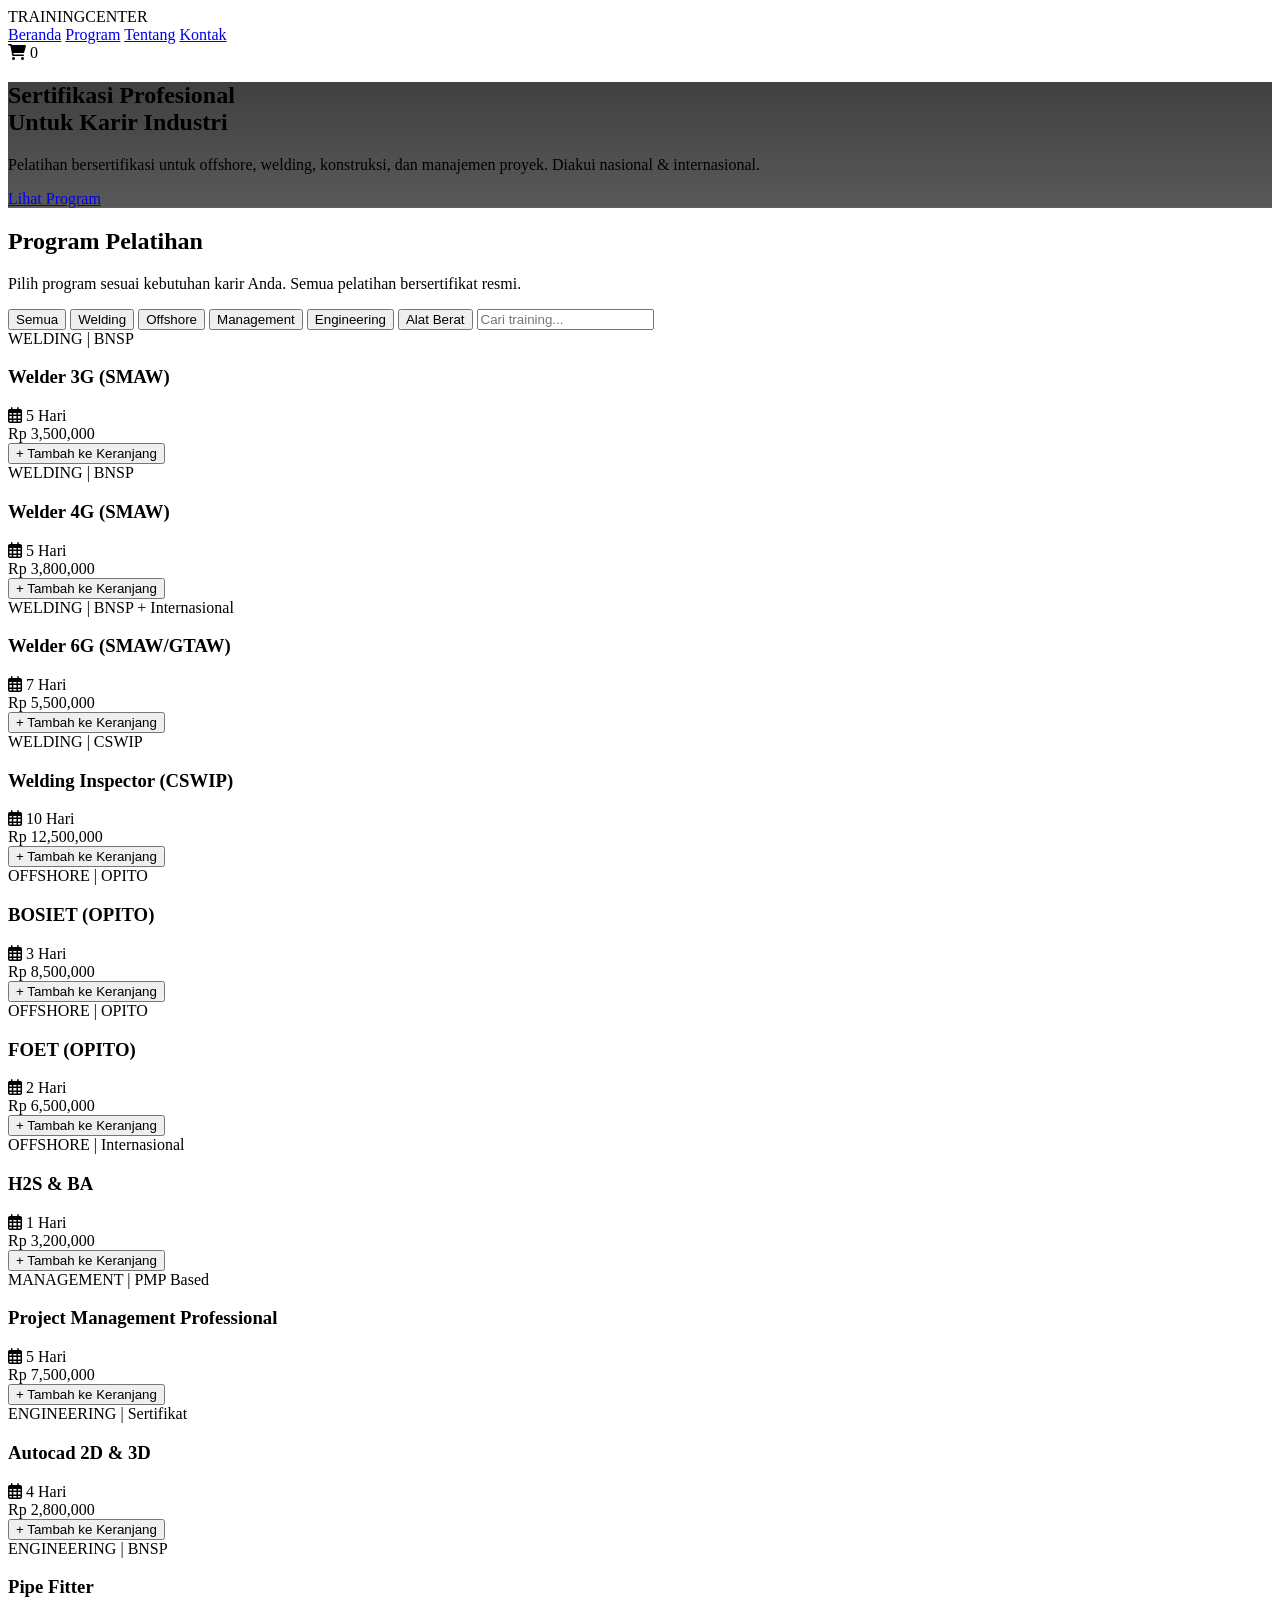
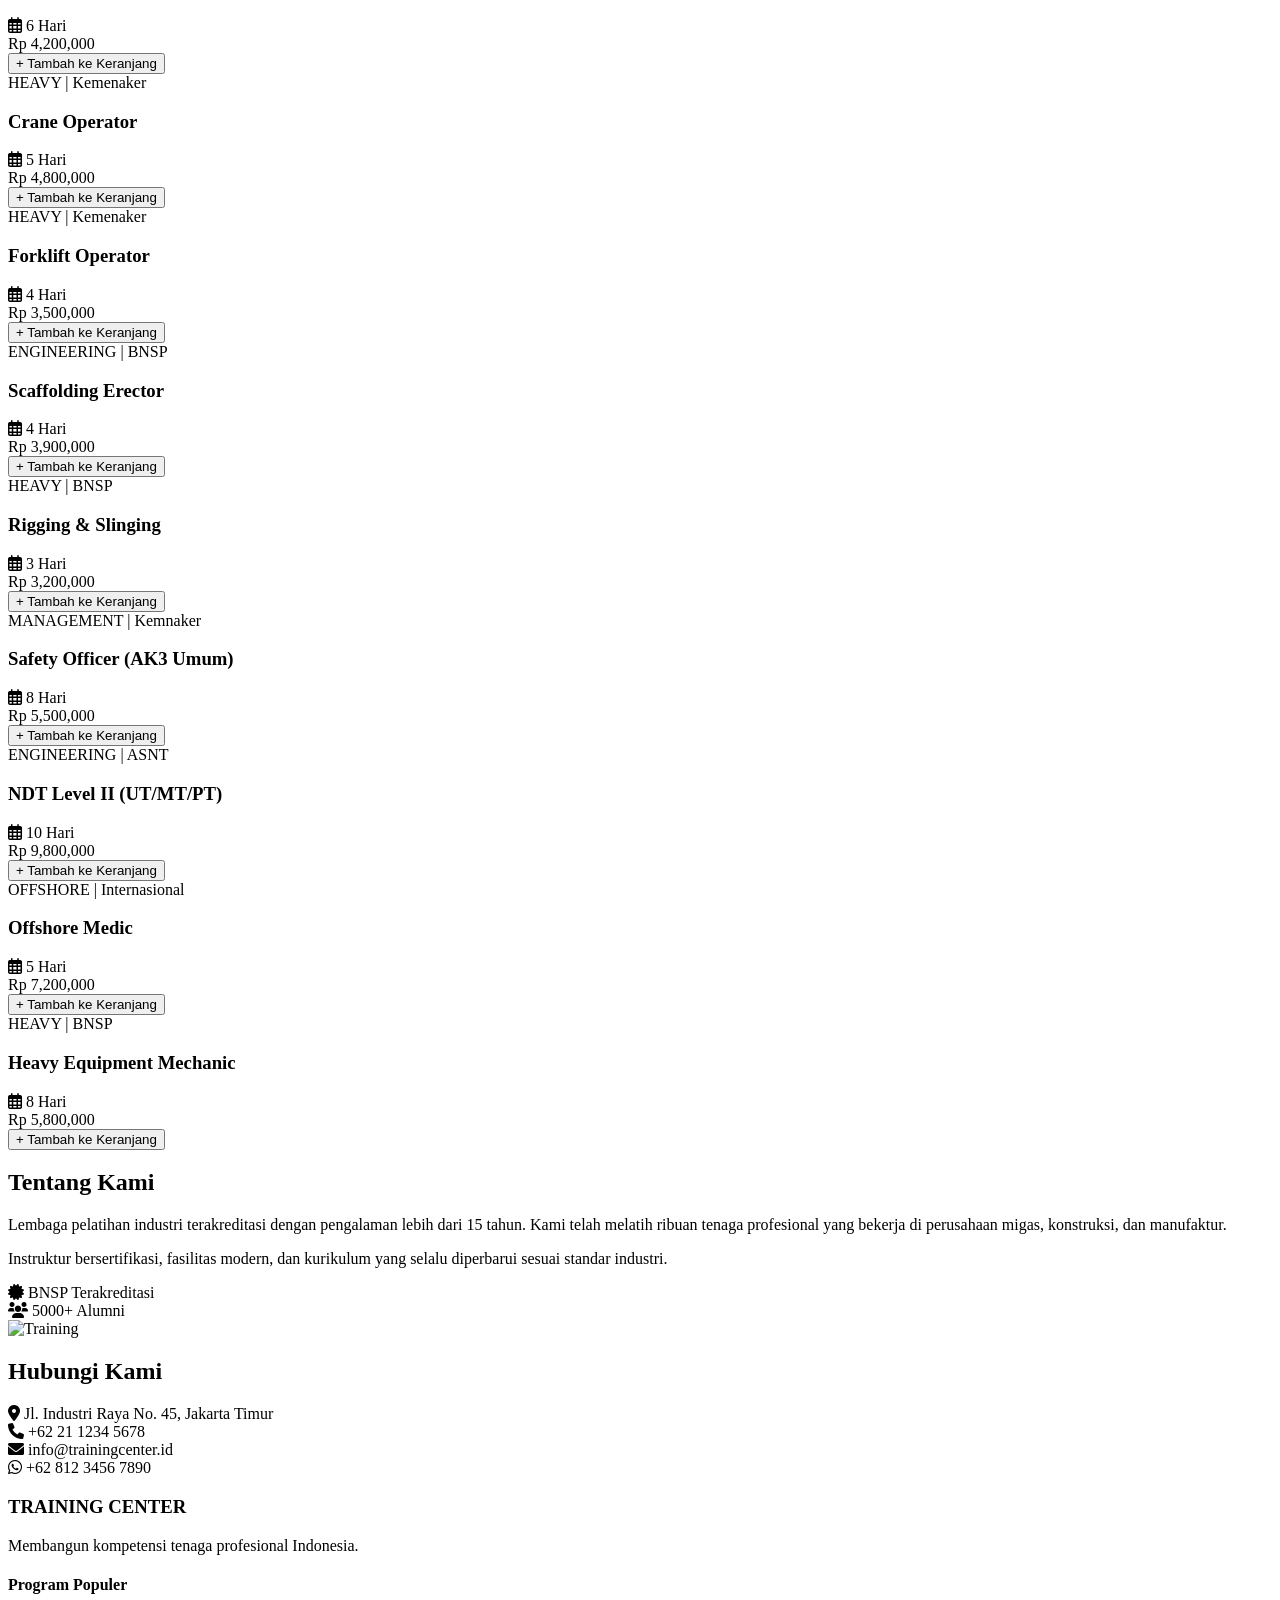
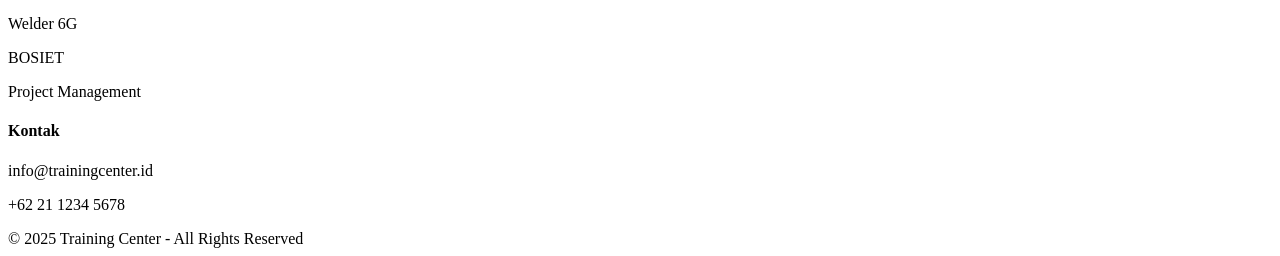
==== commit 983740a7: "Update index.html" ====
--- a/index.html
+++ b/index.html
@@ -4,24 +4,67 @@
   <meta charset="UTF-8">
   <meta name="viewport" content="width=device-width, initial-scale=1.0">
   <title>Training Center | Sertifikasi Industri & Offshore</title>
-  <link rel="stylesheet" href="css/style.css">
-  <link href="https://fonts.googleapis.com/css2?family=Inter:wght@300;400;500;600;700;800&display=swap" rel="stylesheet">
+  <!-- Tailwind CSS + Font Awesome -->
+  <script src="https://cdn.tailwindcss.com"></script>
   <link rel="stylesheet" href="https://cdnjs.cloudflare.com/ajax/libs/font-awesome/6.0.0-beta3/css/all.min.css">
-  <link href="https://unpkg.com/aos@2.3.1/dist/aos.css" rel="stylesheet">
+  <!-- Custom CSS Override -->
+  <style>
+    * {
+      scroll-behavior: smooth;
+    }
+    .gradient-bg {
+      background: linear-gradient(135deg, #F7F7F7 0%, #FFF8F0 100%);
+    }
+    .hero-gradient {
+      background: linear-gradient(rgba(0,0,0,0.75), rgba(0,0,0,0.65)), url('https://images.unsplash.com/photo-1581091226033-d5c48150dbaa?ixlib=rb-4.0.3&auto=format&fit=crop&w=2070&q=80');
+      background-size: cover;
+      background-position: center;
+    }
+    .card-hover {
+      transition: all 0.3s ease;
+    }
+    .card-hover:hover {
+      transform: translateY(-8px);
+      box-shadow: 0 20px 35px -10px rgba(0,0,0,0.15);
+    }
+    .filter-btn.active {
+      background: #FFB22C;
+      color: #000000;
+      border-color: #FFB22C;
+    }
+    .cart-modal {
+      display: none;
+      position: fixed;
+      top: 0;
+      left: 0;
+      width: 100%;
+      height: 100%;
+      background: rgba(0,0,0,0.7);
+      z-index: 2000;
+      justify-content: center;
+      align-items: center;
+    }
+    .cart-modal.show {
+      display: flex;
+    }
+  </style>
 </head>
-<body>
+<body class="bg-[#F7F7F7] font-sans">
 
-<nav class="navbar">
-  <div class="container nav-container">
-    <div class="logo" onclick="location.href='index.html'">TRAINING<span>CENTER</span></div>
-    <div class="nav-links">
-      <a href="index.html">Beranda</a>
-      <a href="index.html#training">Program</a>
-      <a href="index.html#about">Tentang</a>
-      <a href="index.html#contact">Kontak</a>
-      <div class="cart-icon" id="cartIcon">
-        <i class="fas fa-shopping-cart"></i>
-        <span class="cart-count" id="cartCount">0</span>
+<!-- Navbar -->
+<nav class="bg-black sticky top-0 z-50 border-b-4 border-[#FFB22C]">
+  <div class="container mx-auto px-4 md:px-8 py-4 flex justify-between items-center flex-wrap gap-4">
+    <div class="text-2xl font-extrabold text-[#FFB22C] cursor-pointer" onclick="location.href='index.html'">
+      TRAINING<span class="text-[#F7F7F7]">CENTER</span>
+    </div>
+    <div class="flex items-center gap-6 flex-wrap">
+      <a href="index.html" class="text-[#F7F7F7] hover:text-[#FFB22C] transition font-medium">Beranda</a>
+      <a href="#training" class="text-[#F7F7F7] hover:text-[#FFB22C] transition font-medium">Program</a>
+      <a href="#about" class="text-[#F7F7F7] hover:text-[#FFB22C] transition font-medium">Tentang</a>
+      <a href="#contact" class="text-[#F7F7F7] hover:text-[#FFB22C] transition font-medium">Kontak</a>
+      <div class="cart-icon relative cursor-pointer" id="cartIcon">
+        <i class="fas fa-shopping-cart text-2xl text-[#FFB22C]"></i>
+        <span class="absolute -top-2 -right-3 bg-[#FFB22C] text-black text-xs font-bold rounded-full px-2 py-0.5" id="cartCount">0</span>
       </div>
     </div>
   </div>
@@ -29,98 +72,102 @@
 
 <main>
   <!-- Hero Section -->
-  <section class="hero" id="home">
-    <div class="container hero-content">
-      <h1 data-aos="fade-up">Sertifikasi Profesional<br>Untuk Karir Industri</h1>
-      <p data-aos="fade-up" data-aos-delay="200">Pelatihan bersertifikasi untuk offshore, welding, konstruksi, dan manajemen proyek. Diakui nasional & internasional.</p>
-      <a href="#training" class="btn-primary" data-aos="fade-up" data-aos-delay="400">Lihat Program</a>
+  <section class="hero-gradient min-h-[70vh] flex items-center">
+    <div class="container mx-auto px-4 md:px-8 text-center md:text-left">
+      <h1 class="text-4xl md:text-6xl font-extrabold text-[#FFB22C] mb-4" data-aos="fade-up">Sertifikasi Profesional<br>Untuk Karir Industri</h1>
+      <p class="text-lg md:text-xl text-white mb-8 max-w-2xl mx-auto md:mx-0" data-aos="fade-up" data-aos-delay="200">Pelatihan bersertifikasi untuk offshore, welding, konstruksi, dan manajemen proyek. Diakui nasional & internasional.</p>
+      <a href="#training" class="inline-block bg-[#FFB22C] text-black font-bold px-8 py-3 rounded-full hover:bg-[#854836] hover:text-white transition transform hover:-translate-y-1" data-aos="fade-up" data-aos-delay="400">
+        Lihat Program
+      </a>
     </div>
   </section>
 
-  <!-- Filter & Training Section -->
-  <section class="section" id="training">
-    <div class="container">
-      <h2 class="section-title" data-aos="fade-up">Program Pelatihan</h2>
-      <p class="section-sub" data-aos="fade-up">Pilih program sesuai kebutuhan karir Anda. Semua pelatihan bersertifikat resmi.</p>
+  <!-- Training Section -->
+  <section id="training" class="py-20">
+    <div class="container mx-auto px-4 md:px-8">
+      <h2 class="text-3xl md:text-4xl font-bold text-center mb-3">Program Pelatihan</h2>
+      <div class="w-20 h-1 bg-[#FFB22C] mx-auto mb-4"></div>
+      <p class="text-center text-gray-600 max-w-2xl mx-auto mb-10">Pilih program sesuai kebutuhan karir Anda. Semua pelatihan bersertifikat resmi.</p>
       
-      <div class="filter-bar" data-aos="fade-up">
-        <button class="filter-btn active" data-filter="all">Semua</button>
-        <button class="filter-btn" data-filter="welding">Welding</button>
-        <button class="filter-btn" data-filter="offshore">Offshore</button>
-        <button class="filter-btn" data-filter="management">Management</button>
-        <button class="filter-btn" data-filter="engineering">Engineering</button>
-        <button class="filter-btn" data-filter="heavy">Alat Berat</button>
-        <input type="text" class="search-box" id="searchInput" placeholder="Cari training...">
+      <!-- Filter & Search -->
+      <div class="flex flex-wrap justify-center gap-3 mb-10">
+        <button class="filter-btn px-5 py-2 rounded-full border border-gray-300 bg-white hover:bg-[#FFB22C] transition font-medium" data-filter="all">Semua</button>
+        <button class="filter-btn px-5 py-2 rounded-full border border-gray-300 bg-white hover:bg-[#FFB22C] transition font-medium" data-filter="welding">Welding</button>
+        <button class="filter-btn px-5 py-2 rounded-full border border-gray-300 bg-white hover:bg-[#FFB22C] transition font-medium" data-filter="offshore">Offshore</button>
+        <button class="filter-btn px-5 py-2 rounded-full border border-gray-300 bg-white hover:bg-[#FFB22C] transition font-medium" data-filter="management">Management</button>
+        <button class="filter-btn px-5 py-2 rounded-full border border-gray-300 bg-white hover:bg-[#FFB22C] transition font-medium" data-filter="engineering">Engineering</button>
+        <button class="filter-btn px-5 py-2 rounded-full border border-gray-300 bg-white hover:bg-[#FFB22C] transition font-medium" data-filter="heavy">Alat Berat</button>
+        <input type="text" id="searchInput" placeholder="Cari training..." class="px-5 py-2 rounded-full border border-gray-300 w-64 focus:outline-none focus:border-[#FFB22C]">
       </div>
       
-      <div class="training-grid" id="trainingGrid"></div>
+      <!-- Training Grid -->
+      <div id="trainingGrid" class="grid grid-cols-1 md:grid-cols-2 lg:grid-cols-3 gap-8"></div>
     </div>
   </section>
 
   <!-- About Section -->
-  <section class="section" id="about">
-    <div class="container">
-      <div class="about-wrapper">
-        <div class="about-text" data-aos="fade-right">
-          <h2>Tentang Kami</h2>
-          <p>Lembaga pelatihan industri terakreditasi dengan pengalaman lebih dari 15 tahun. Kami telah melatih ribuan tenaga profesional yang bekerja di perusahaan migas, konstruksi, dan manufaktur.</p>
-          <p>Instruktur bersertifikasi, fasilitas modern, dan kurikulum yang selalu diperbarui sesuai standar industri.</p>
-          <div class="about-stats">
-            <div><i class="fas fa-certificate"></i> BNSP Terakreditasi</div>
-            <div><i class="fas fa-users"></i> 5000+ Alumni</div>
+  <section id="about" class="py-20 bg-white">
+    <div class="container mx-auto px-4 md:px-8">
+      <div class="flex flex-col md:flex-row items-center gap-12">
+        <div class="md:w-1/2" data-aos="fade-right">
+          <h2 class="text-3xl md:text-4xl font-bold mb-4">Tentang Kami</h2>
+          <div class="w-20 h-1 bg-[#FFB22C] mb-6"></div>
+          <p class="text-gray-600 mb-4">Lembaga pelatihan industri terakreditasi dengan pengalaman lebih dari 15 tahun. Kami telah melatih ribuan tenaga profesional yang bekerja di perusahaan migas, konstruksi, dan manufaktur.</p>
+          <p class="text-gray-600 mb-6">Instruktur bersertifikasi, fasilitas modern, dan kurikulum yang selalu diperbarui sesuai standar industri.</p>
+          <div class="flex gap-6">
+            <div class="flex items-center gap-2"><i class="fas fa-certificate text-[#FFB22C]"></i> BNSP Terakreditasi</div>
+            <div class="flex items-center gap-2"><i class="fas fa-users text-[#FFB22C]"></i> 5000+ Alumni</div>
           </div>
         </div>
-        <div class="about-image" data-aos="fade-left">
-          <img src="https://cdn-icons-png.flaticon.com/512/4210/4210455.png" alt="Training">
+        <div class="md:w-1/2" data-aos="fade-left">
+          <img src="https://cdn-icons-png.flaticon.com/512/4210/4210455.png" alt="Training" class="mx-auto w-80">
         </div>
       </div>
     </div>
   </section>
 
   <!-- Contact Section -->
-  <section class="section" id="contact">
-    <div class="container">
-      <div class="contact-card">
-        <h2>Hubungi Kami</h2>
-        <div class="contact-wrapper">
-          <div class="contact-info">
-            <p><i class="fas fa-map-marker-alt"></i> Jl. Industri Raya No. 45, Jakarta Timur</p>
-            <p><i class="fas fa-phone"></i> +62 21 1234 5678</p>
-            <p><i class="fas fa-envelope"></i> info@trainingcenter.id</p>
-          </div>
-          <div class="contact-info">
-            <p><i class="fab fa-whatsapp"></i> +62 812 3456 7890 (Konsultasi)</p>
-            <p><i class="far fa-clock"></i> Senin - Jumat: 08:00 - 17:00</p>
-          </div>
+  <section id="contact" class="py-20">
+    <div class="container mx-auto px-4 md:px-8">
+      <div class="bg-white rounded-3xl p-8 md:p-12 shadow-lg">
+        <h2 class="text-3xl font-bold text-center mb-8">Hubungi Kami</h2>
+        <div class="flex flex-col md:flex-row justify-center gap-8 md:gap-16">
+          <div><i class="fas fa-map-marker-alt text-[#FFB22C] w-6"></i> Jl. Industri Raya No. 45, Jakarta Timur</div>
+          <div><i class="fas fa-phone text-[#FFB22C] w-6"></i> +62 21 1234 5678</div>
+          <div><i class="fas fa-envelope text-[#FFB22C] w-6"></i> info@trainingcenter.id</div>
+          <div><i class="fab fa-whatsapp text-green-500 w-6"></i> +62 812 3456 7890</div>
         </div>
       </div>
     </div>
   </section>
 </main>
 
-<footer>
-  <div class="container footer-grid">
-    <div><h3>TRAINING CENTER</h3><p>Membangun kompetensi tenaga profesional Indonesia.</p></div>
-    <div><h4>Program Populer</h4><p>Welder 6G</p><p>BOSIET</p><p>Project Management</p><p>Autocad</p></div>
-    <div><h4>Kontak</h4><p>info@trainingcenter.id</p><p>+62 21 1234 5678</p></div>
-  </div>
-  <div class="footer-bottom">
-    <p>&copy; 2025 Training Center - All Rights Reserved</p>
+<footer class="bg-black text-[#F7F7F7] py-12">
+  <div class="container mx-auto px-4 md:px-8">
+    <div class="grid grid-cols-1 md:grid-cols-3 gap-8">
+      <div><h3 class="text-[#FFB22C] text-xl font-bold mb-3">TRAINING CENTER</h3><p class="text-gray-400">Membangun kompetensi tenaga profesional Indonesia.</p></div>
+      <div><h4 class="font-semibold mb-3">Program Populer</h4><p class="text-gray-400">Welder 6G</p><p class="text-gray-400">BOSIET</p><p class="text-gray-400">Project Management</p></div>
+      <div><h4 class="font-semibold mb-3">Kontak</h4><p class="text-gray-400">info@trainingcenter.id</p><p class="text-gray-400">+62 21 1234 5678</p></div>
+    </div>
+    <div class="border-t border-gray-800 mt-8 pt-6 text-center text-gray-500 text-sm">&copy; 2025 Training Center - All Rights Reserved</div>
   </div>
 </footer>
 
 <!-- Cart Modal -->
 <div id="cartModal" class="cart-modal">
-  <div class="cart-content">
-    <h3>Keranjang Belanja</h3>
+  <div class="bg-white rounded-2xl w-full max-w-md p-6 mx-4 max-h-[80vh] overflow-auto">
+    <h3 class="text-xl font-bold mb-4">Keranjang Belanja</h3>
     <div id="cartItems"></div>
-    <div id="cartTotal" class="cart-total"></div>
-    <button id="checkoutWA" class="checkout-wa"><i class="fab fa-whatsapp"></i> Checkout via WhatsApp</button>
-    <button id="closeCart" class="close-cart">Tutup</button>
+    <div id="cartTotal" class="text-right font-bold text-lg my-4"></div>
+    <button id="checkoutWA" class="w-full bg-green-500 text-white font-bold py-3 rounded-full hover:bg-green-600 transition"><i class="fab fa-whatsapp mr-2"></i> Checkout via WhatsApp</button>
+    <button id="closeCart" class="w-full mt-3 text-gray-500 py-2 hover:text-gray-700 transition">Tutup</button>
   </div>
 </div>
 
 <script src="https://unpkg.com/aos@2.3.1/dist/aos.js"></script>
+<script>
+  AOS.init({ once: true, duration: 800 });
+</script>
 <script src="js/main.js"></script>
 </body>
 </html>
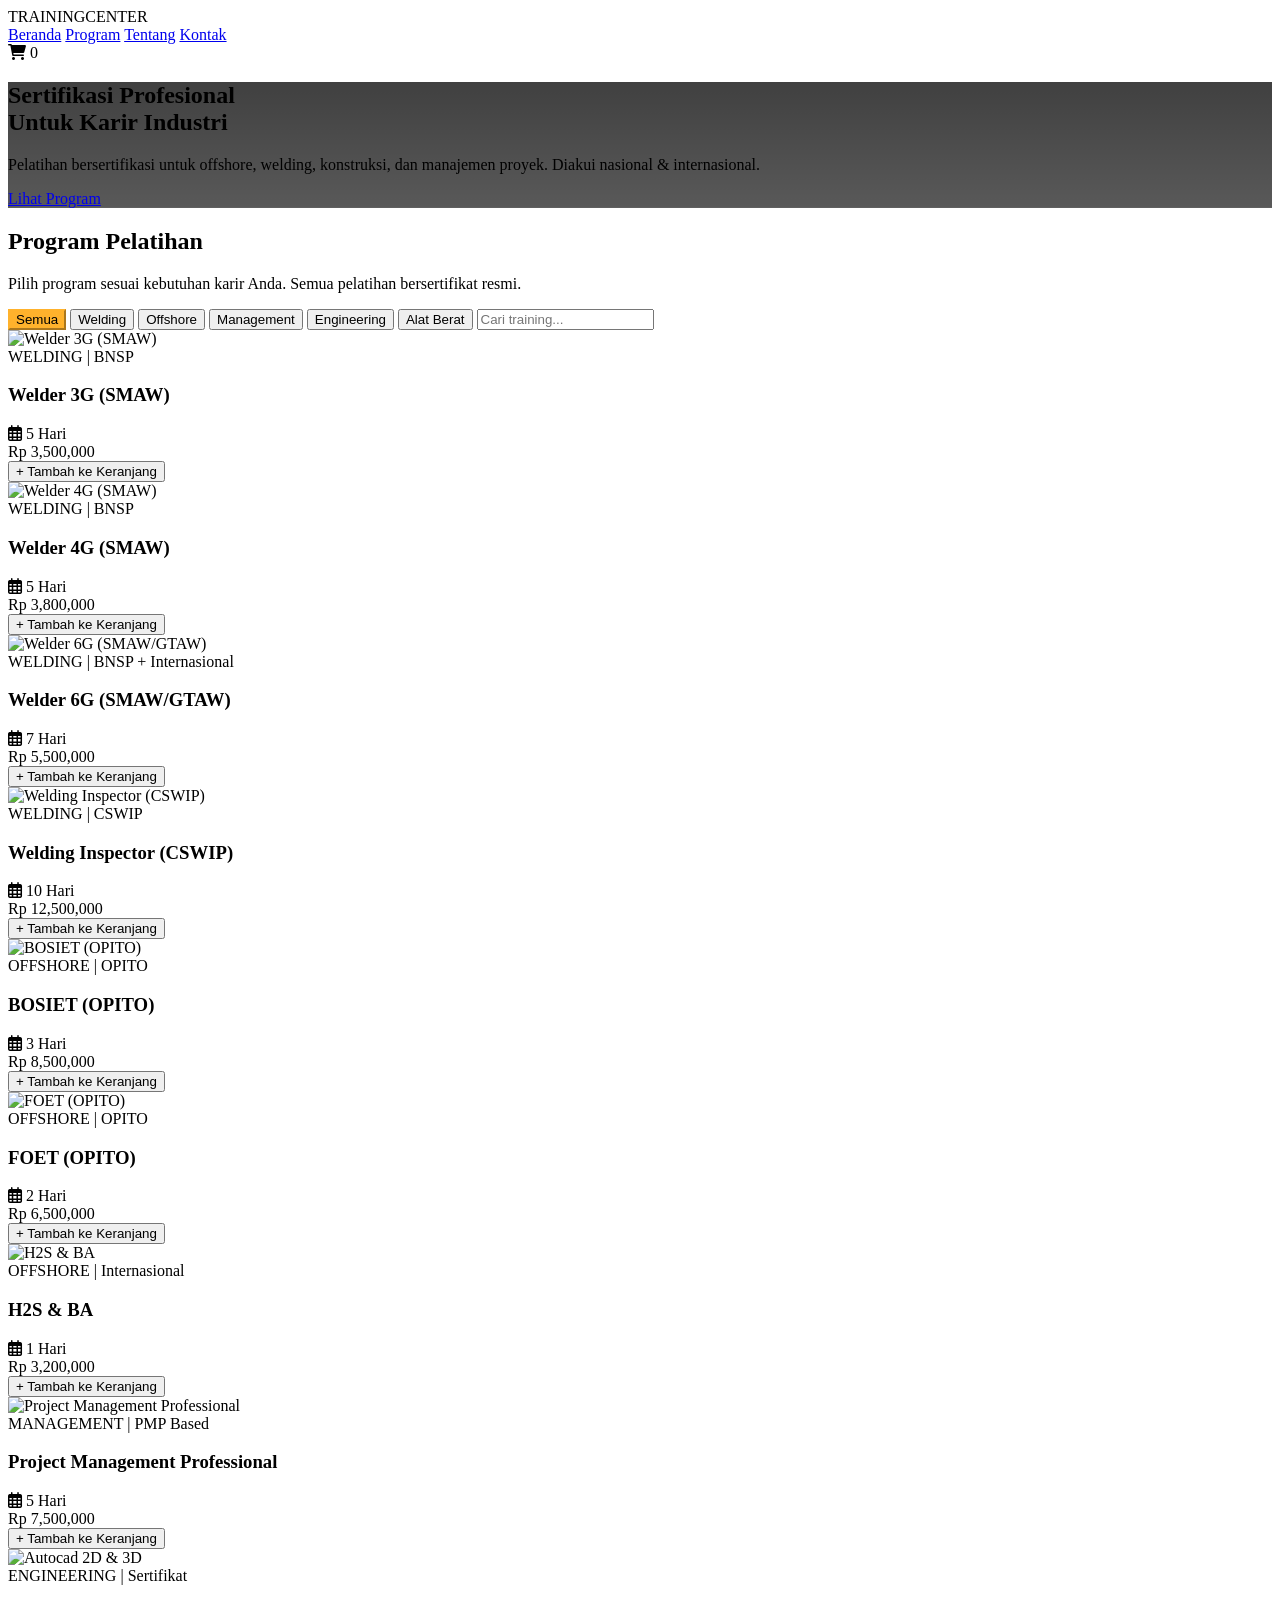
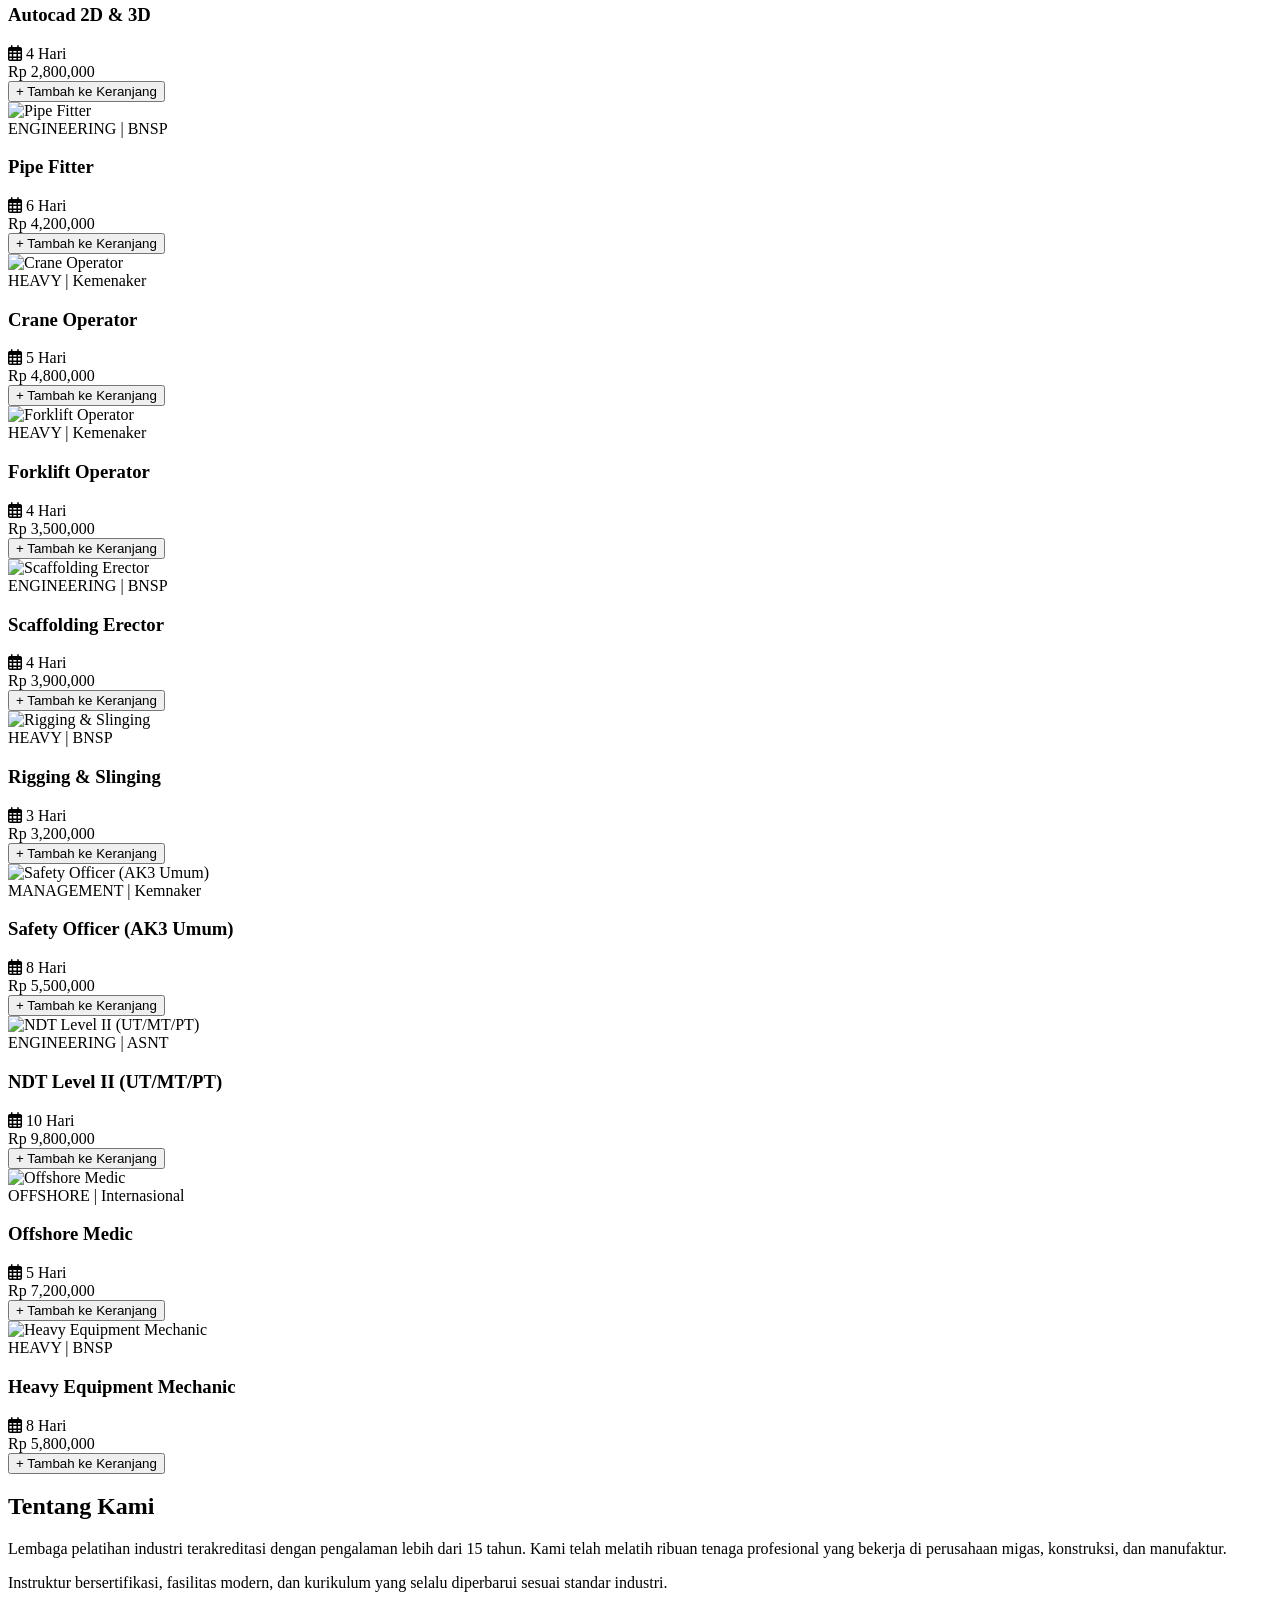
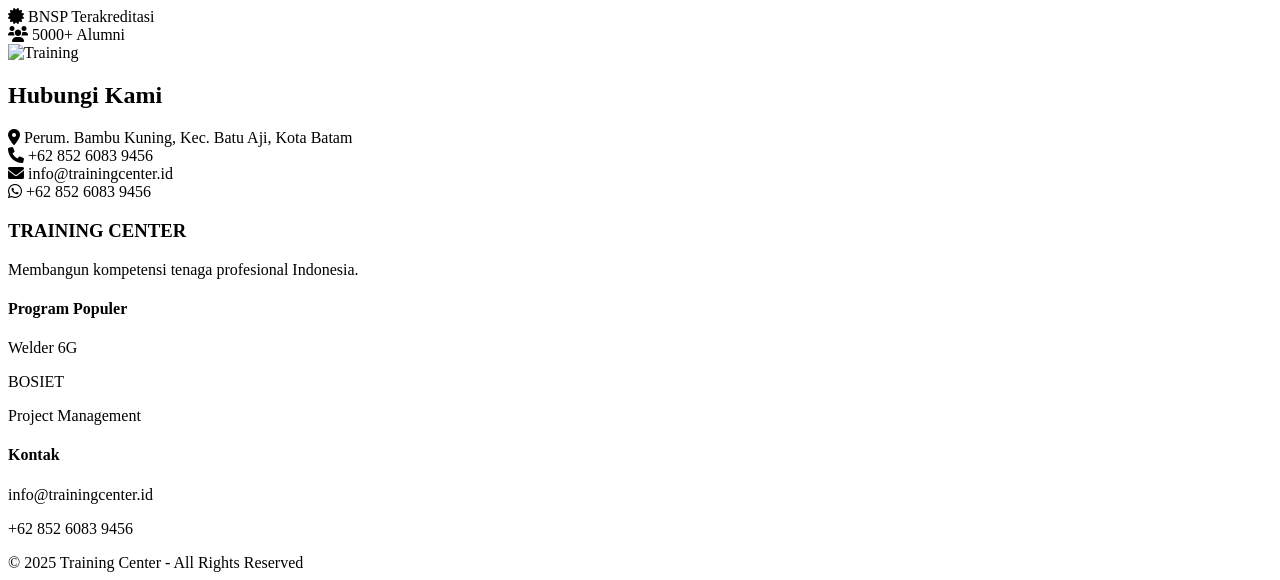
==== commit 0d125ada: "Update index.html" ====
--- a/index.html
+++ b/index.html
@@ -132,10 +132,10 @@
       <div class="bg-white rounded-3xl p-8 md:p-12 shadow-lg">
         <h2 class="text-3xl font-bold text-center mb-8">Hubungi Kami</h2>
         <div class="flex flex-col md:flex-row justify-center gap-8 md:gap-16">
-          <div><i class="fas fa-map-marker-alt text-[#FFB22C] w-6"></i> Jl. Industri Raya No. 45, Jakarta Timur</div>
-          <div><i class="fas fa-phone text-[#FFB22C] w-6"></i> +62 21 1234 5678</div>
+          <div><i class="fas fa-map-marker-alt text-[#FFB22C] w-6"></i> Perum. Bambu Kuning, Kec. Batu Aji, Kota Batam</div>
+          <div><i class="fas fa-phone text-[#FFB22C] w-6"></i> +62 852 6083 9456</div>
           <div><i class="fas fa-envelope text-[#FFB22C] w-6"></i> info@trainingcenter.id</div>
-          <div><i class="fab fa-whatsapp text-green-500 w-6"></i> +62 812 3456 7890</div>
+          <div><i class="fab fa-whatsapp text-green-500 w-6"></i> +62 852 6083 9456</div>
         </div>
       </div>
     </div>
@@ -147,7 +147,7 @@
     <div class="grid grid-cols-1 md:grid-cols-3 gap-8">
       <div><h3 class="text-[#FFB22C] text-xl font-bold mb-3">TRAINING CENTER</h3><p class="text-gray-400">Membangun kompetensi tenaga profesional Indonesia.</p></div>
       <div><h4 class="font-semibold mb-3">Program Populer</h4><p class="text-gray-400">Welder 6G</p><p class="text-gray-400">BOSIET</p><p class="text-gray-400">Project Management</p></div>
-      <div><h4 class="font-semibold mb-3">Kontak</h4><p class="text-gray-400">info@trainingcenter.id</p><p class="text-gray-400">+62 21 1234 5678</p></div>
+      <div><h4 class="font-semibold mb-3">Kontak</h4><p class="text-gray-400">info@trainingcenter.id</p><p class="text-gray-400">+62 852 6083 9456</p></div>
     </div>
     <div class="border-t border-gray-800 mt-8 pt-6 text-center text-gray-500 text-sm">&copy; 2025 Training Center - All Rights Reserved</div>
   </div>
